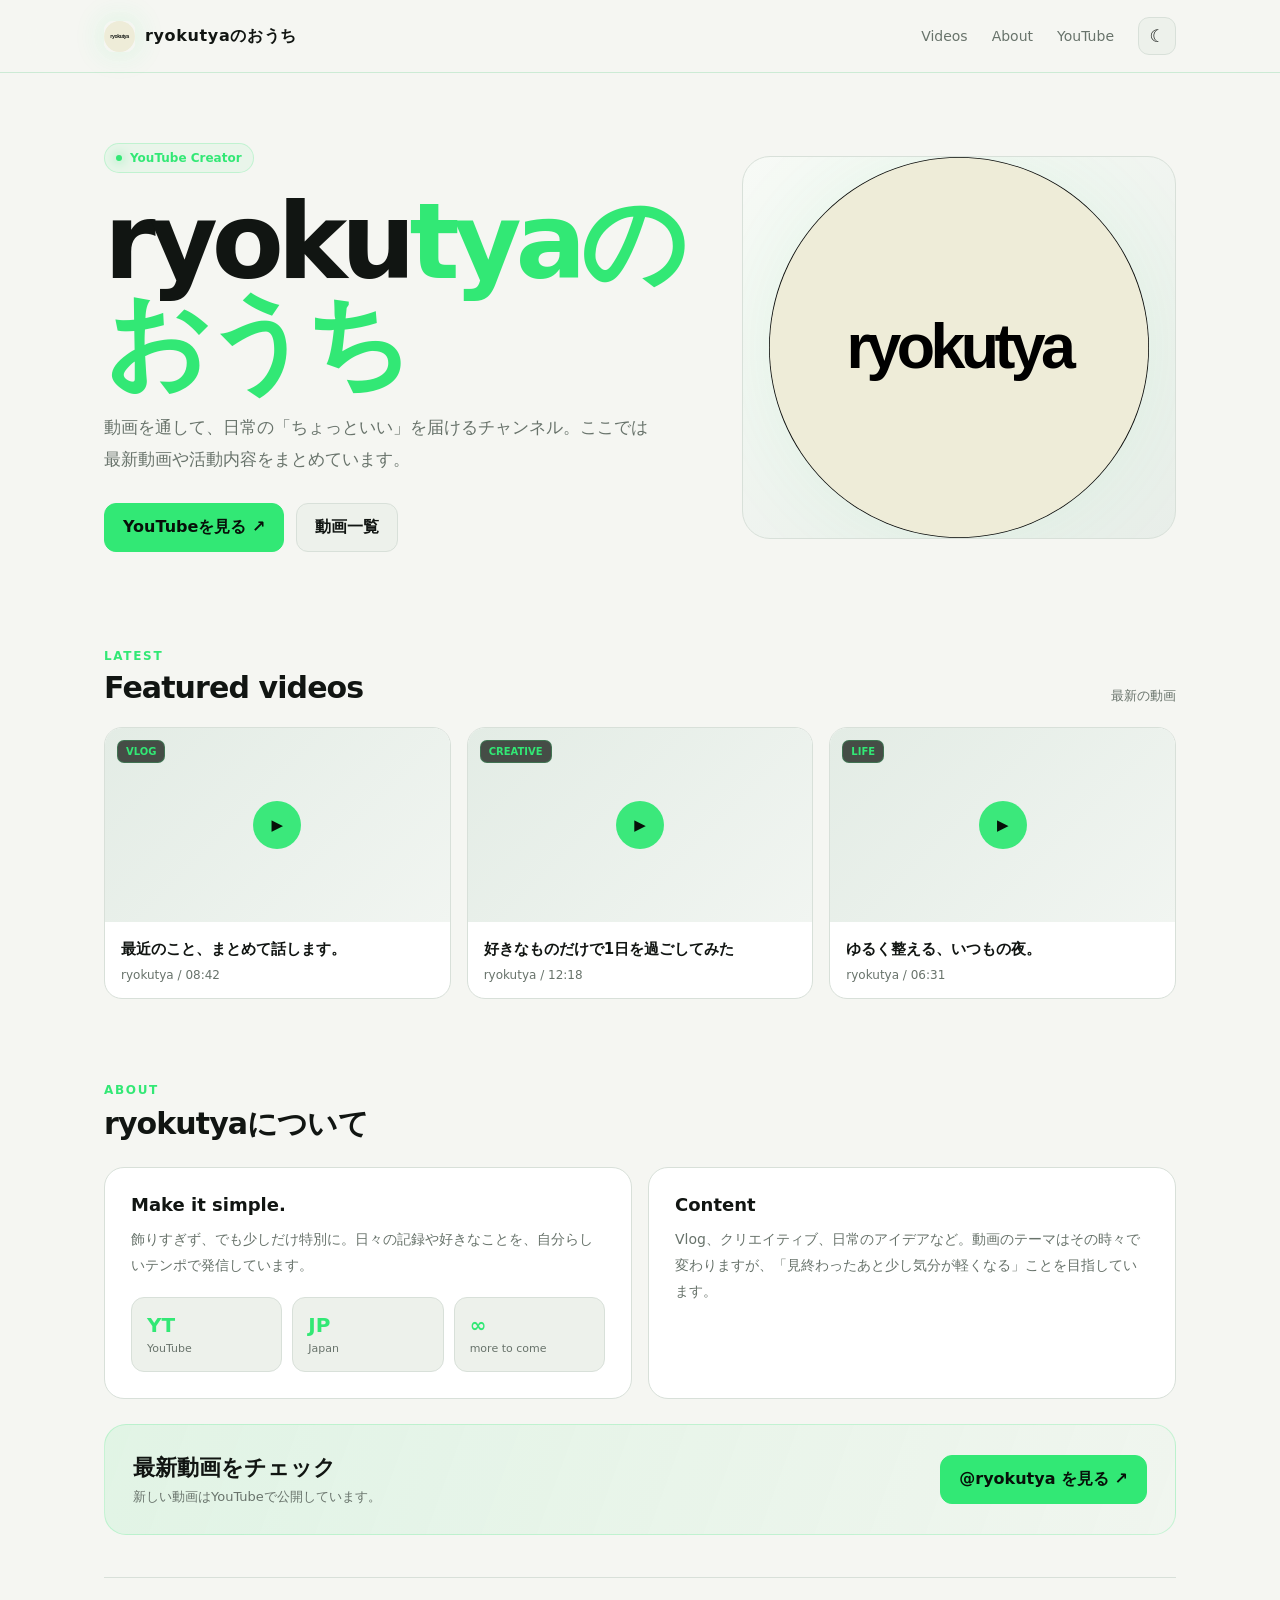
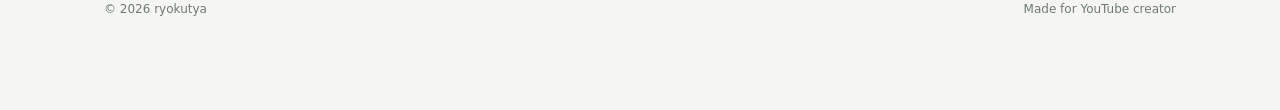
==== ryokutya YouTube Website.html @ 07d752c7 "webサイトのデータを追加" ====
<!DOCTYPE html>
<!-- saved from url=(0066)file:///C:/Users/golle/Downloads/ryokutya%20YouTube%20Website.html -->
<html lang="ja"><head><meta http-equiv="Content-Type" content="text/html; charset=UTF-8">

<meta name="viewport" content="width=device-width,initial-scale=1">
<title>ryokutya — YouTube Channel</title>
<style>
:root{color-scheme:dark;--bg:#080b09;--surface:#0e1310;--surface2:#141a16;--text:#f2f5f2;--muted:#9aa59d;--green:#32e875;--green2:#19b957;--border:#243128}
body.light{color-scheme:light;--bg:#f5f6f2;--surface:#ffffff;--surface2:#edf1eb;--text:#111512;--muted:#68736b;--border:#d8e0d9}body.light header{background:rgba(245,246,242,.88);border-bottom-color:rgba(25,185,87,.18)}body.light .visual{background:radial-gradient(circle at 50% 40%,rgba(50,232,117,.18),transparent 43%),linear-gradient(145deg,#f7faf6,#e8eee9)}body.light .float{background:rgba(255,255,255,.88);color:#48534c}body.light .thumb{background:linear-gradient(135deg,#e3ece5,#f1f5f1)}
*{box-sizing:border-box}html{scroll-behavior:smooth}body{margin:0;background:var(--bg);color:var(--text);font-family:"Noto Sans JP",system-ui,-apple-system,BlinkMacSystemFont,"Segoe UI",sans-serif;transition:background-color .35s,color .35s}button,a{font:inherit}a{color:inherit;text-decoration:none}.app{min-height:100vh;background:var(--bg);transition:background-color .35s}
header{position:sticky;top:0;z-index:10;border-bottom:1px solid rgba(50,232,117,.13);background:rgba(8,11,9,.88);backdrop-filter:blur(18px)}.nav{max-width:1120px;margin:auto;height:72px;padding:0 24px;display:flex;align-items:center;justify-content:space-between}.brand{display:flex;align-items:center;gap:10px;font-weight:800;letter-spacing:.04em}.mark{width:31px;height:31px;border-radius:9px;overflow:hidden;display:block;box-shadow:0 0 30px rgba(50,232,117,.18);transition:.35s}.mark img{width:100%;height:100%;display:block;object-fit:cover}.mark img.light-logo{display:none}.light .mark img.dark-logo{display:none}.light .mark img.light-logo{display:block}.navlinks{display:flex;align-items:center;gap:24px;color:var(--muted);font-size:14px}.navlinks a:hover{color:var(--text)}.theme-toggle{width:38px;height:38px;padding:0;border:1px solid var(--border);border-radius:11px;background:var(--surface2);color:var(--text);display:grid;place-items:center;cursor:pointer;transition:.2s}.theme-toggle:hover{border-color:var(--green);transform:translateY(-2px)}.theme-icon{font-size:17px;line-height:1}
main{max-width:1120px;margin:auto;padding:0 24px 70px}.hero{min-height:500px;display:grid;grid-template-columns:1.15fr .85fr;gap:50px;align-items:center;padding:70px 0 55px}.eyebrow{display:inline-flex;align-items:center;gap:8px;padding:7px 11px;border:1px solid rgba(50,232,117,.22);background:rgba(50,232,117,.06);border-radius:999px;color:var(--green);font-size:12px;font-weight:700}.dot{width:6px;height:6px;border-radius:50%;background:var(--green);box-shadow:0 0 12px var(--green)}h1{font-size:clamp(54px,9vw,105px);line-height:.95;letter-spacing:-.06em;margin:20px 0 18px}h1 span{color:var(--green)}.lead{max-width:560px;color:var(--muted);font-size:17px;line-height:1.9;margin:0 0 28px}.actions{display:flex;gap:12px;flex-wrap:wrap}.btn{padding:13px 18px;border-radius:12px;border:1px solid var(--border);background:var(--surface2);font-weight:700;cursor:pointer;transition:.2s}.btn.primary{background:var(--green);color:#071009;border-color:var(--green)}.btn:hover{transform:translateY(-2px);border-color:var(--green)}
.visual{position:relative;min-height:350px;border:1px solid var(--border);border-radius:28px;background:radial-gradient(circle at 50% 40%,rgba(50,232,117,.16),transparent 43%),linear-gradient(145deg,#101711,#090c0a);overflow:hidden;display:grid;place-items:center}.ring{width:220px;height:220px;border:1px solid rgba(50,232,117,.35);border-radius:50%;display:grid;place-items:center;box-shadow:0 0 90px rgba(50,232,117,.08)}.ring:before{content:"";position:absolute;width:145px;height:145px;border-radius:50%;background:var(--green);opacity:.08;filter:blur(2px)}.play{width:78px;height:78px;border-radius:24px;background:var(--green);display:grid;place-items:center;color:#071009;font-size:28px;box-shadow:0 18px 60px rgba(50,232,117,.25);z-index:1}.float{position:absolute;padding:9px 12px;border:1px solid var(--border);background:rgba(14,19,16,.88);border-radius:10px;color:#c6cec8;font-size:11px}.f1{top:32px;right:30px}.f2{bottom:34px;left:28px}.f3{bottom:55px;right:25px;color:var(--green)}
section{padding:42px 0}.section-head{display:flex;justify-content:space-between;align-items:end;margin-bottom:22px}.kicker{color:var(--green);font-size:12px;font-weight:800;letter-spacing:.14em;text-transform:uppercase}.section-title{font-size:30px;margin:7px 0 0;letter-spacing:-.03em}.muted{color:var(--muted);font-size:13px}.videos{display:grid;grid-template-columns:repeat(3,1fr);gap:16px}.card{border:1px solid var(--border);border-radius:18px;background:var(--surface);overflow:hidden;transition:.2s}.card:hover{transform:translateY(-3px);border-color:rgba(50,232,117,.45)}.thumb{aspect-ratio:16/9;background:linear-gradient(135deg,#172119,#0b100d);position:relative;display:grid;place-items:center}.thumb:after{content:"▶";width:48px;height:48px;border-radius:50%;display:grid;place-items:center;background:rgba(50,232,117,.95);color:#071009;font-size:15px}.tag{position:absolute;left:12px;top:12px;padding:5px 8px;border-radius:7px;background:rgba(7,16,9,.72);border:1px solid rgba(50,232,117,.25);color:var(--green);font-size:10px;font-weight:800}.card-body{padding:16px}.card h3{font-size:15px;line-height:1.55;margin:0 0 7px}.card p{margin:0;color:var(--muted);font-size:12px}.about{display:grid;grid-template-columns:1fr 1fr;gap:16px}.panel{border:1px solid var(--border);border-radius:20px;padding:26px;background:var(--surface)}.panel h3{margin:0 0 12px;font-size:18px}.panel p{color:var(--muted);line-height:1.85;font-size:14px;margin:0}.stats{display:grid;grid-template-columns:repeat(3,1fr);gap:10px;margin-top:18px}.stat{padding:15px;border-radius:13px;background:var(--surface2);border:1px solid var(--border)}.stat strong{display:block;font-size:20px;color:var(--green)}.stat span{font-size:11px;color:var(--muted)}
.cta{margin-top:25px;padding:28px;border-radius:22px;border:1px solid rgba(50,232,117,.22);background:linear-gradient(110deg,rgba(50,232,117,.1),rgba(50,232,117,.025));display:flex;justify-content:space-between;align-items:center;gap:20px}.cta h2{margin:0 0 5px;font-size:22px}.cta p{margin:0;color:var(--muted);font-size:13px}footer{border-top:1px solid var(--border);padding:24px 0;color:#6f7a72;font-size:12px;display:flex;justify-content:space-between}
.reveal{opacity:0;transform:translateY(28px);transition:opacity .7s ease,transform .7s cubic-bezier(.22,1,.36,1)}.reveal.is-visible{opacity:1;transform:translateY(0)}.reveal-delay-1{transition-delay:.08s}.reveal-delay-2{transition-delay:.16s}.reveal-delay-3{transition-delay:.24s}@media(prefers-reduced-motion:reduce){.reveal{opacity:1;transform:none;transition:none}}
@media(max-width:760px){.navlinks{display:none}.hero{grid-template-columns:1fr;padding-top:48px}.visual{min-height:280px}.videos,.about{grid-template-columns:1fr}.cta{align-items:flex-start;flex-direction:column}main{padding:0 17px 45px}.nav{padding:0 17px}h1{font-size:64px}.stats{grid-template-columns:1fr 1fr 1fr}}
</style>
</head>
<body class="light">
<div class="app">
<header><nav class="nav"><a class="brand" href="file:///C:/Users/golle/Downloads/ryokutya%20YouTube%20Website.html#top"><span class="mark"><img class="dark-logo" alt="ryokutya" src="data:image/svg+xml,%3Csvg xmlns='http://www.w3.org/2000/svg' viewBox='0 0 1000 1000'%3E%3Crect width='1000' height='1000' fill='%23080b09'/%3E%3Ccircle cx='500' cy='500' r='498' fill='%23eeecd8'/%3E%3Ctext x='500' y='555' text-anchor='middle' font-family='Arial Black,Arial,sans-serif' font-size='165' font-weight='900' letter-spacing='-12' fill='%23000000'%3Eryokutya%3C/text%3E%3C/svg%3E"><img class="light-logo" alt="ryokutya" src="data:image/svg+xml,%3Csvg xmlns='http://www.w3.org/2000/svg' viewBox='0 0 1000 1000'%3E%3Crect width='1000' height='1000' fill='%23f5f6f2'/%3E%3Ccircle cx='500' cy='500' r='498' fill='%23eeecd8'/%3E%3Ctext x='500' y='555' text-anchor='middle' font-family='Arial Black,Arial,sans-serif' font-size='165' font-weight='900' letter-spacing='-12' fill='%23111512'%3Eryokutya%3C/text%3E%3C/svg%3E"></span><span>ryokutyaのおうち</span></a><div class="navlinks"><a href="file:///C:/Users/golle/Downloads/ryokutya%20YouTube%20Website.html#videos">Videos</a><a href="file:///C:/Users/golle/Downloads/ryokutya%20YouTube%20Website.html#about">About</a><a href="file:///C:/Users/golle/Downloads/ryokutya%20YouTube%20Website.html#subscribe">YouTube</a><button class="theme-toggle" id="themeToggle" aria-label="ダークモードに切り替える"><span class="theme-icon" id="themeIcon">☾</span></button></div></nav></header>
<main id="top">
<section class="hero"><div><div class="eyebrow reveal is-visible"><span class="dot"></span> YouTube Creator</div><h1 class="reveal reveal-delay-1 is-visible">ryoku<span>tyaのおうち</span></h1><p class="lead reveal reveal-delay-2 is-visible">動画を通して、日常の「ちょっといい」を届けるチャンネル。ここでは最新動画や活動内容をまとめています。</p><div class="actions reveal reveal-delay-3 is-visible"><a class="btn primary" href="https://www.youtube.com/channel/UCPVfHYzoLzMQmktLtxaW4mQ" target="_blank" rel="noreferrer">YouTubeを見る ↗</a><a class="btn" href="file:///C:/Users/golle/Downloads/ryokutya%20YouTube%20Website.html#videos">動画一覧</a></div></div><div class="visual reveal is-visible"><img alt="ryokutya" style="width:min(88%,430px);aspect-ratio:1;display:block;object-fit:contain;border-radius:50%;box-shadow:0 0 90px rgba(50,232,117,.08)" src="data:image/svg+xml,%3Csvg xmlns='http://www.w3.org/2000/svg' viewBox='0 0 1000 1000'%3E%3Crect width='1000' height='1000' fill='%23080b09'/%3E%3Ccircle cx='500' cy='500' r='498' fill='%23eeecd8'/%3E%3Ctext x='500' y='555' text-anchor='middle' font-family='Arial Black,Arial,sans-serif' font-size='165' font-weight='900' letter-spacing='-12' fill='%23000000'%3Eryokutya%3C/text%3E%3C/svg%3E"></div></section>
<section id="videos"><div class="section-head reveal is-visible"><div><div class="kicker">Latest</div><h2 class="section-title">Featured videos</h2></div><span class="muted">最新の動画</span></div><div class="videos"><article class="card reveal is-visible"><div class="thumb"><span class="tag">VLOG</span></div><div class="card-body"><h3>最近のこと、まとめて話します。</h3><p>ryokutya / 08:42</p></div></article><article class="card reveal reveal-delay-1 is-visible"><div class="thumb"><span class="tag">CREATIVE</span></div><div class="card-body"><h3>好きなものだけで1日を過ごしてみた</h3><p>ryokutya / 12:18</p></div></article><article class="card reveal reveal-delay-2 is-visible"><div class="thumb"><span class="tag">LIFE</span></div><div class="card-body"><h3>ゆるく整える、いつもの夜。</h3><p>ryokutya / 06:31</p></div></article></div></section>
<section id="about"><div class="section-head reveal is-visible"><div><div class="kicker">About</div><h2 class="section-title">ryokutyaについて</h2></div></div><div class="about"><div class="panel reveal is-visible"><h3>Make it simple.</h3><p>飾りすぎず、でも少しだけ特別に。日々の記録や好きなことを、自分らしいテンポで発信しています。</p><div class="stats"><div class="stat"><strong>YT</strong><span>YouTube</span></div><div class="stat"><strong>JP</strong><span>Japan</span></div><div class="stat"><strong>∞</strong><span>more to come</span></div></div></div><div class="panel reveal reveal-delay-1 is-visible"><h3>Content</h3><p>Vlog、クリエイティブ、日常のアイデアなど。動画のテーマはその時々で変わりますが、「見終わったあと少し気分が軽くなる」ことを目指しています。</p></div></div><div class="cta reveal is-visible" id="subscribe"><div><h2>最新動画をチェック</h2><p>新しい動画はYouTubeで公開しています。</p></div><a class="btn primary" href="https://www.youtube.com/channel/UCPVfHYzoLzMQmktLtxaW4mQ" target="_blank" rel="noreferrer">@ryokutya を見る ↗</a></div></section>
<footer><span>© 2026 ryokutya</span><span>Made for YouTube creator</span></footer>
</main></div>
<script>const setTheme=light=>{document.body.classList.toggle('light',light);document.getElementById('themeIcon').textContent=light?'☾':'☀';document.getElementById('themeToggle').setAttribute('aria-label',light?'ダークモードに切り替える':'ライトモードに切り替える')};const hour=new Date().getHours();setTheme(hour>=6&&hour<16);document.getElementById('themeToggle').addEventListener('click',()=>setTheme(!document.body.classList.contains('light')));document.querySelectorAll('a[href^="#"]').forEach(a=>a.addEventListener('click',e=>{const el=document.querySelector(a.getAttribute('href'));if(el){e.preventDefault();el.scrollIntoView({behavior:'smooth'})}}));const observer=new IntersectionObserver(entries=>entries.forEach(entry=>{if(entry.isIntersecting){entry.target.classList.add('is-visible');observer.unobserve(entry.target)}}),{threshold:.12});document.querySelectorAll('.reveal').forEach(el=>observer.observe(el));</script>

</body></html>
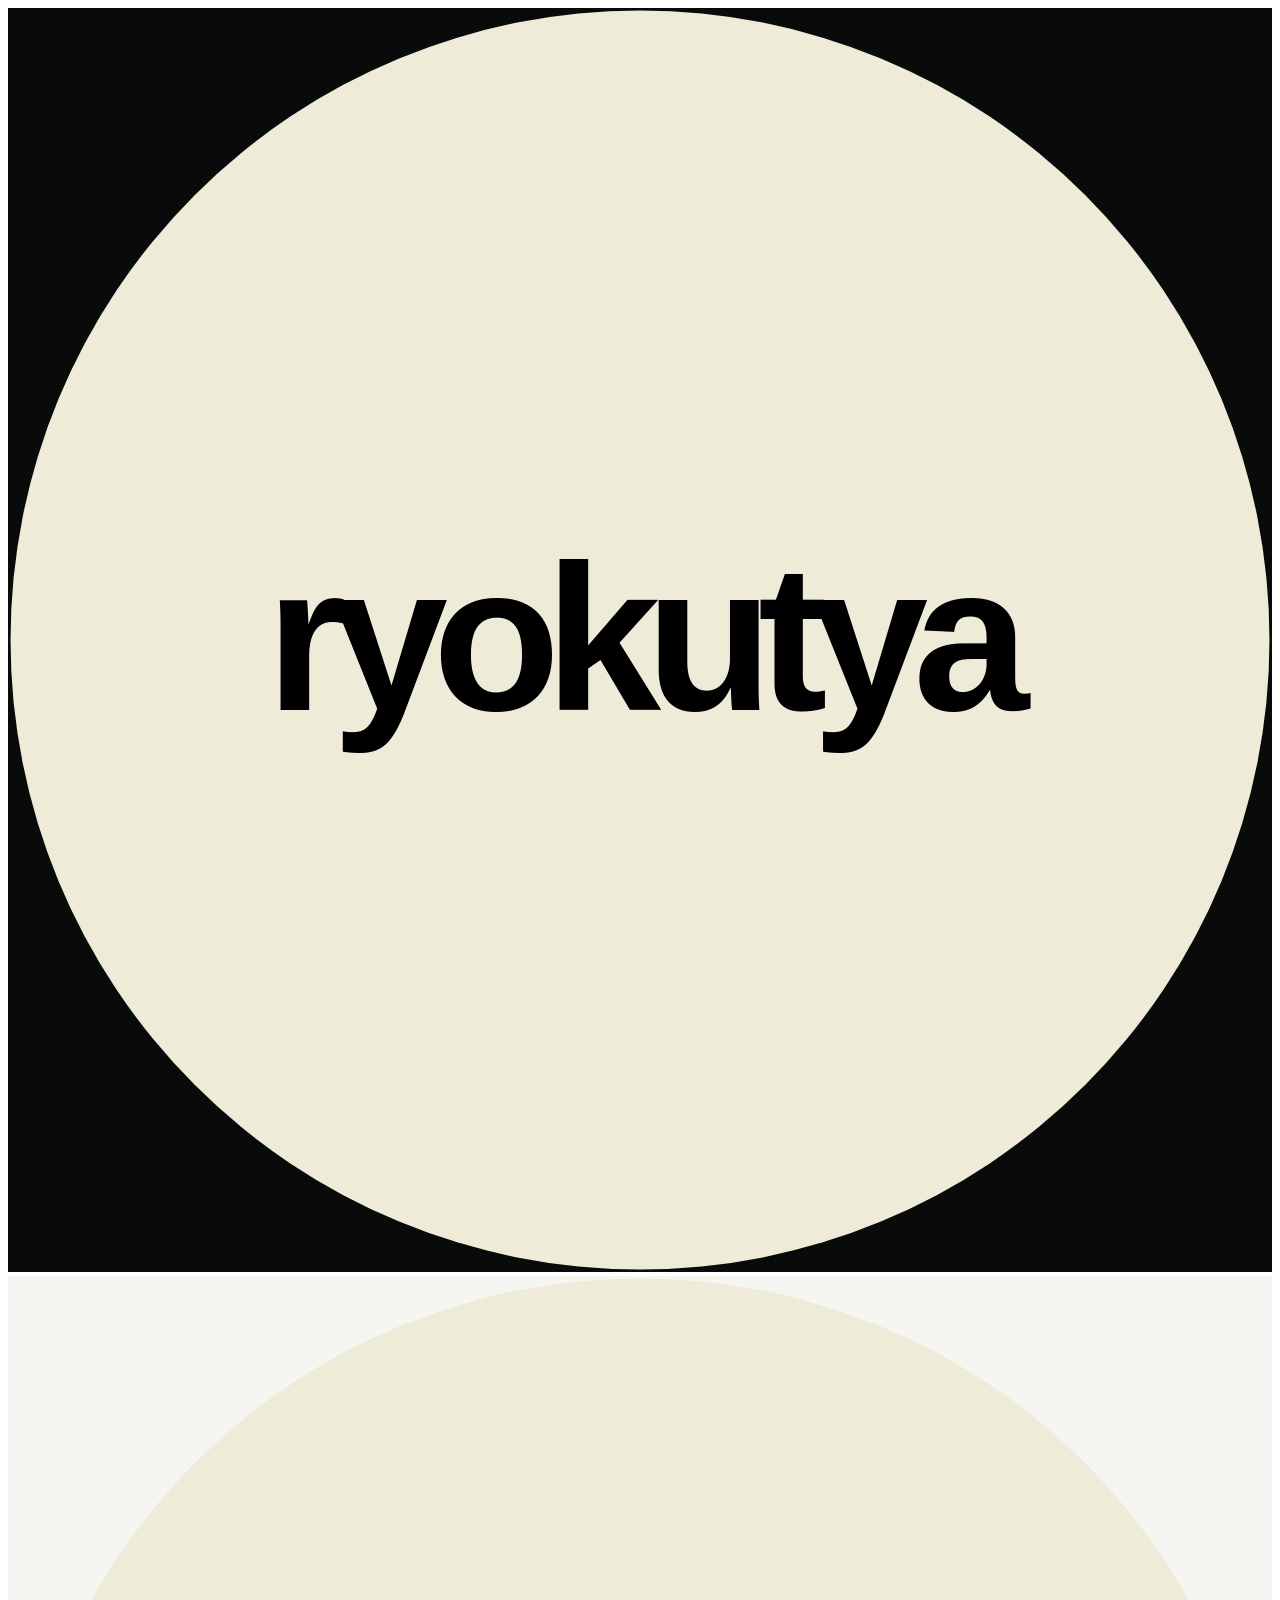
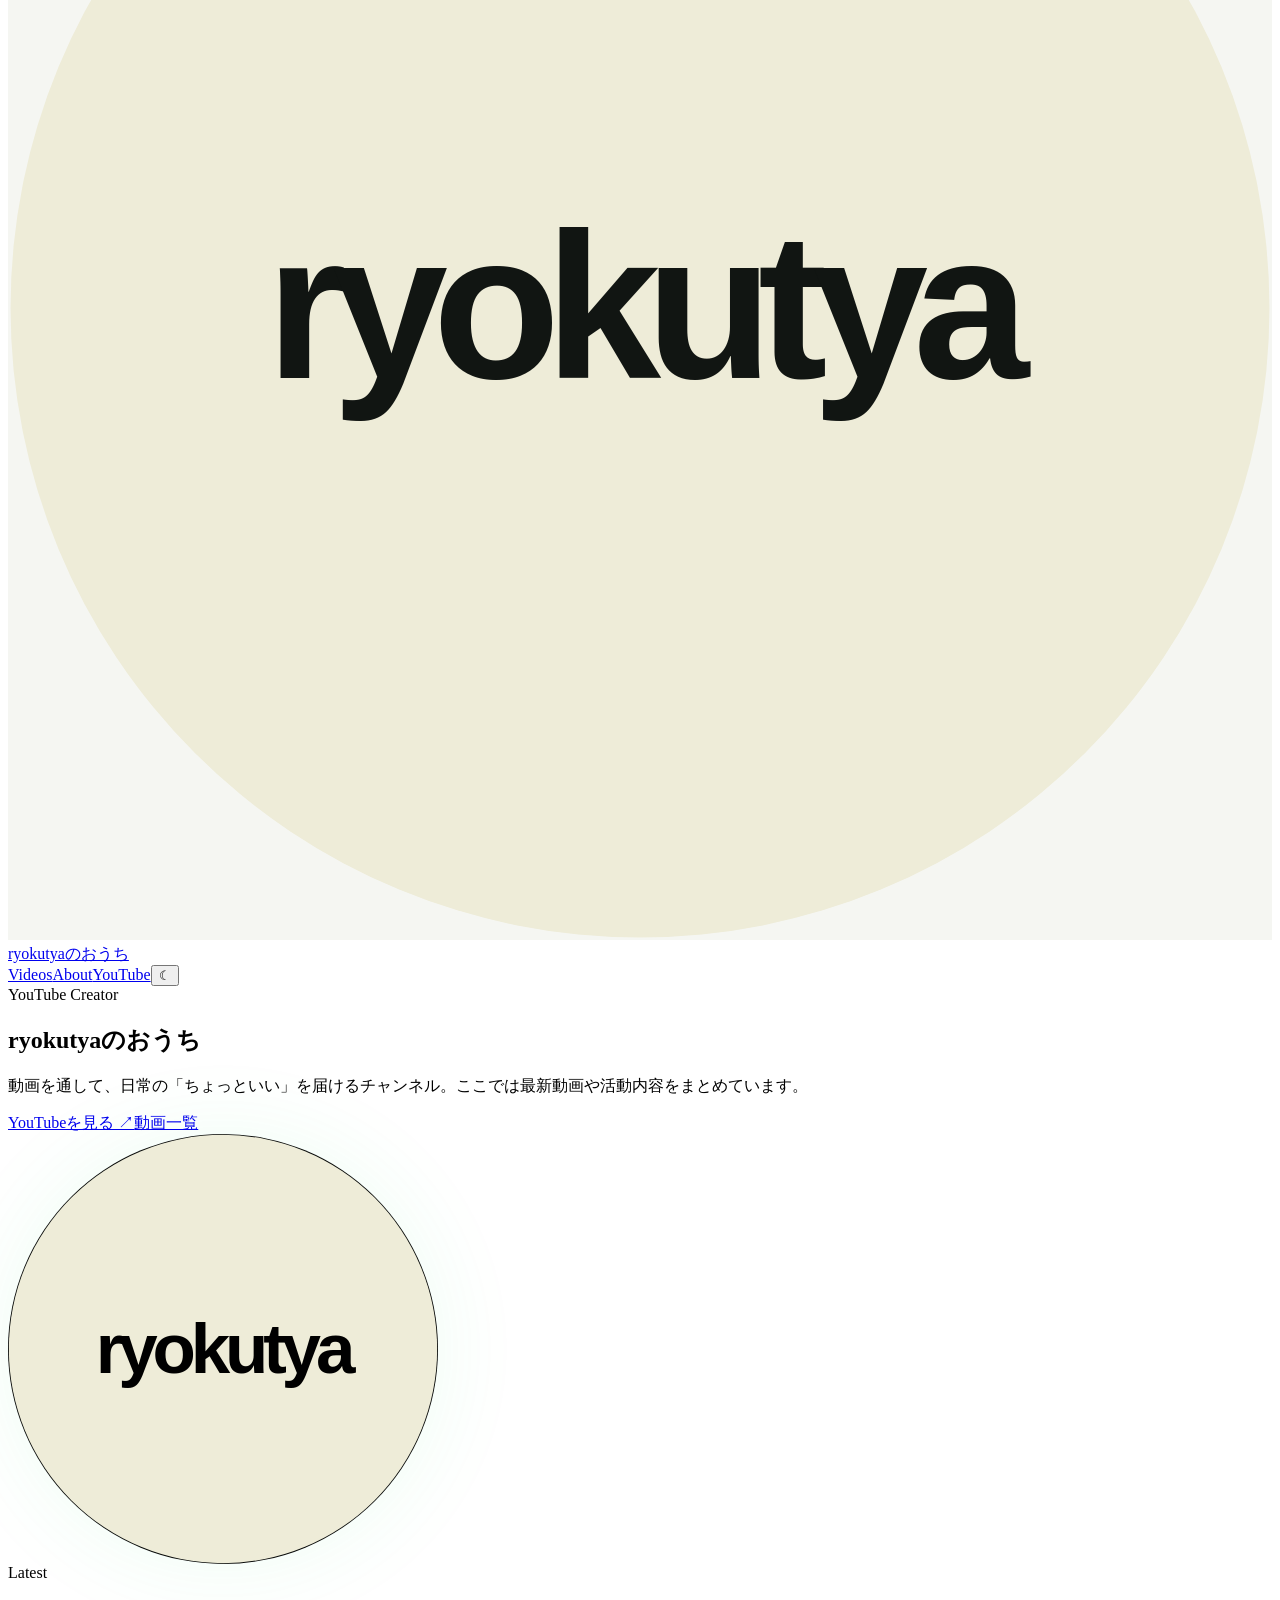
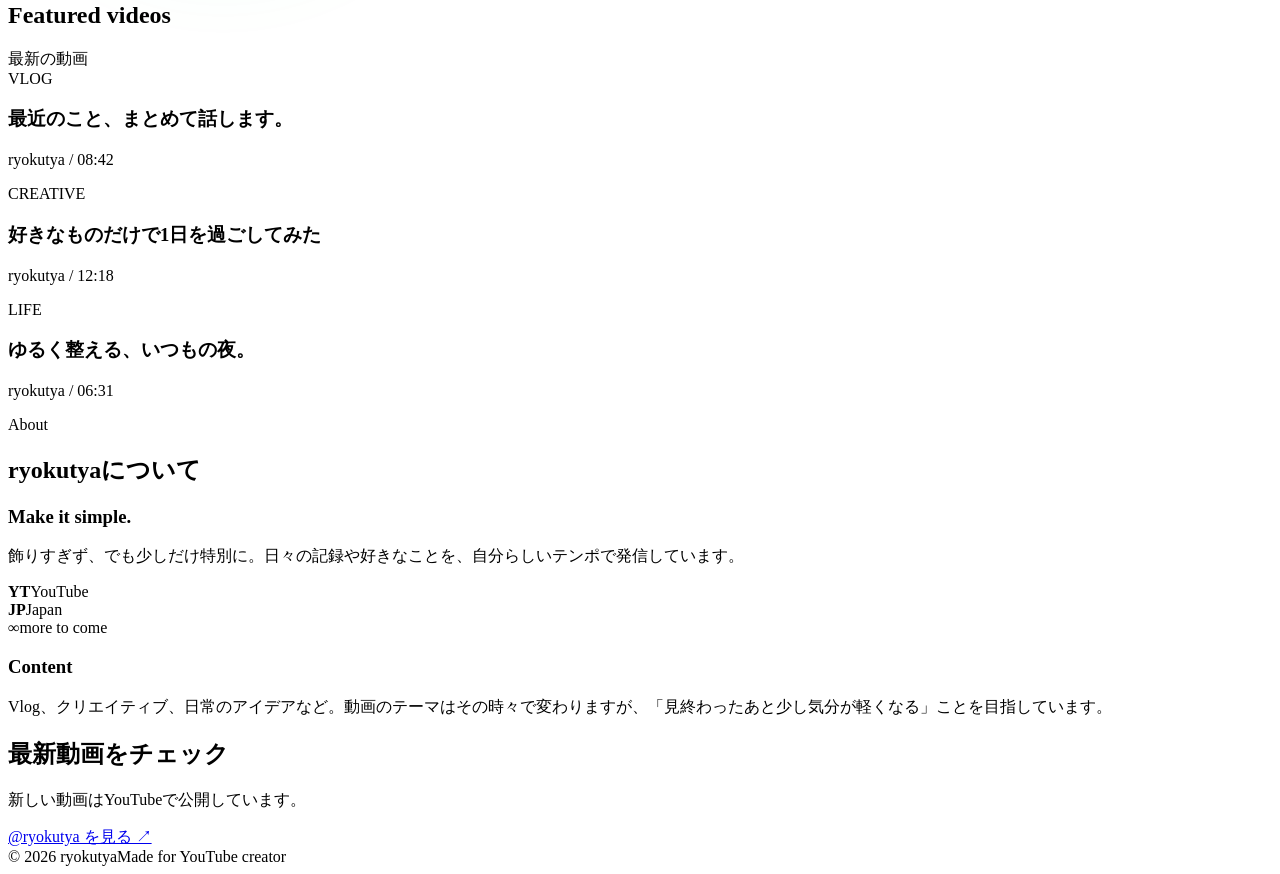
==== commit c743827c: "htmlｋらscript.jsとstyle.cssを制作" ====
--- a/ryokutya YouTube Website.html
+++ b/ryokutya YouTube Website.html
@@ -1,31 +1,116 @@
 <!DOCTYPE html>
 <!-- saved from url=(0066)file:///C:/Users/golle/Downloads/ryokutya%20YouTube%20Website.html -->
-<html lang="ja"><head><meta http-equiv="Content-Type" content="text/html; charset=UTF-8">
+<html lang="ja">
 
-<meta name="viewport" content="width=device-width,initial-scale=1">
-<title>ryokutya — YouTube Channel</title>
-<style>
-:root{color-scheme:dark;--bg:#080b09;--surface:#0e1310;--surface2:#141a16;--text:#f2f5f2;--muted:#9aa59d;--green:#32e875;--green2:#19b957;--border:#243128}
-body.light{color-scheme:light;--bg:#f5f6f2;--surface:#ffffff;--surface2:#edf1eb;--text:#111512;--muted:#68736b;--border:#d8e0d9}body.light header{background:rgba(245,246,242,.88);border-bottom-color:rgba(25,185,87,.18)}body.light .visual{background:radial-gradient(circle at 50% 40%,rgba(50,232,117,.18),transparent 43%),linear-gradient(145deg,#f7faf6,#e8eee9)}body.light .float{background:rgba(255,255,255,.88);color:#48534c}body.light .thumb{background:linear-gradient(135deg,#e3ece5,#f1f5f1)}
-*{box-sizing:border-box}html{scroll-behavior:smooth}body{margin:0;background:var(--bg);color:var(--text);font-family:"Noto Sans JP",system-ui,-apple-system,BlinkMacSystemFont,"Segoe UI",sans-serif;transition:background-color .35s,color .35s}button,a{font:inherit}a{color:inherit;text-decoration:none}.app{min-height:100vh;background:var(--bg);transition:background-color .35s}
-header{position:sticky;top:0;z-index:10;border-bottom:1px solid rgba(50,232,117,.13);background:rgba(8,11,9,.88);backdrop-filter:blur(18px)}.nav{max-width:1120px;margin:auto;height:72px;padding:0 24px;display:flex;align-items:center;justify-content:space-between}.brand{display:flex;align-items:center;gap:10px;font-weight:800;letter-spacing:.04em}.mark{width:31px;height:31px;border-radius:9px;overflow:hidden;display:block;box-shadow:0 0 30px rgba(50,232,117,.18);transition:.35s}.mark img{width:100%;height:100%;display:block;object-fit:cover}.mark img.light-logo{display:none}.light .mark img.dark-logo{display:none}.light .mark img.light-logo{display:block}.navlinks{display:flex;align-items:center;gap:24px;color:var(--muted);font-size:14px}.navlinks a:hover{color:var(--text)}.theme-toggle{width:38px;height:38px;padding:0;border:1px solid var(--border);border-radius:11px;background:var(--surface2);color:var(--text);display:grid;place-items:center;cursor:pointer;transition:.2s}.theme-toggle:hover{border-color:var(--green);transform:translateY(-2px)}.theme-icon{font-size:17px;line-height:1}
-main{max-width:1120px;margin:auto;padding:0 24px 70px}.hero{min-height:500px;display:grid;grid-template-columns:1.15fr .85fr;gap:50px;align-items:center;padding:70px 0 55px}.eyebrow{display:inline-flex;align-items:center;gap:8px;padding:7px 11px;border:1px solid rgba(50,232,117,.22);background:rgba(50,232,117,.06);border-radius:999px;color:var(--green);font-size:12px;font-weight:700}.dot{width:6px;height:6px;border-radius:50%;background:var(--green);box-shadow:0 0 12px var(--green)}h1{font-size:clamp(54px,9vw,105px);line-height:.95;letter-spacing:-.06em;margin:20px 0 18px}h1 span{color:var(--green)}.lead{max-width:560px;color:var(--muted);font-size:17px;line-height:1.9;margin:0 0 28px}.actions{display:flex;gap:12px;flex-wrap:wrap}.btn{padding:13px 18px;border-radius:12px;border:1px solid var(--border);background:var(--surface2);font-weight:700;cursor:pointer;transition:.2s}.btn.primary{background:var(--green);color:#071009;border-color:var(--green)}.btn:hover{transform:translateY(-2px);border-color:var(--green)}
-.visual{position:relative;min-height:350px;border:1px solid var(--border);border-radius:28px;background:radial-gradient(circle at 50% 40%,rgba(50,232,117,.16),transparent 43%),linear-gradient(145deg,#101711,#090c0a);overflow:hidden;display:grid;place-items:center}.ring{width:220px;height:220px;border:1px solid rgba(50,232,117,.35);border-radius:50%;display:grid;place-items:center;box-shadow:0 0 90px rgba(50,232,117,.08)}.ring:before{content:"";position:absolute;width:145px;height:145px;border-radius:50%;background:var(--green);opacity:.08;filter:blur(2px)}.play{width:78px;height:78px;border-radius:24px;background:var(--green);display:grid;place-items:center;color:#071009;font-size:28px;box-shadow:0 18px 60px rgba(50,232,117,.25);z-index:1}.float{position:absolute;padding:9px 12px;border:1px solid var(--border);background:rgba(14,19,16,.88);border-radius:10px;color:#c6cec8;font-size:11px}.f1{top:32px;right:30px}.f2{bottom:34px;left:28px}.f3{bottom:55px;right:25px;color:var(--green)}
-section{padding:42px 0}.section-head{display:flex;justify-content:space-between;align-items:end;margin-bottom:22px}.kicker{color:var(--green);font-size:12px;font-weight:800;letter-spacing:.14em;text-transform:uppercase}.section-title{font-size:30px;margin:7px 0 0;letter-spacing:-.03em}.muted{color:var(--muted);font-size:13px}.videos{display:grid;grid-template-columns:repeat(3,1fr);gap:16px}.card{border:1px solid var(--border);border-radius:18px;background:var(--surface);overflow:hidden;transition:.2s}.card:hover{transform:translateY(-3px);border-color:rgba(50,232,117,.45)}.thumb{aspect-ratio:16/9;background:linear-gradient(135deg,#172119,#0b100d);position:relative;display:grid;place-items:center}.thumb:after{content:"▶";width:48px;height:48px;border-radius:50%;display:grid;place-items:center;background:rgba(50,232,117,.95);color:#071009;font-size:15px}.tag{position:absolute;left:12px;top:12px;padding:5px 8px;border-radius:7px;background:rgba(7,16,9,.72);border:1px solid rgba(50,232,117,.25);color:var(--green);font-size:10px;font-weight:800}.card-body{padding:16px}.card h3{font-size:15px;line-height:1.55;margin:0 0 7px}.card p{margin:0;color:var(--muted);font-size:12px}.about{display:grid;grid-template-columns:1fr 1fr;gap:16px}.panel{border:1px solid var(--border);border-radius:20px;padding:26px;background:var(--surface)}.panel h3{margin:0 0 12px;font-size:18px}.panel p{color:var(--muted);line-height:1.85;font-size:14px;margin:0}.stats{display:grid;grid-template-columns:repeat(3,1fr);gap:10px;margin-top:18px}.stat{padding:15px;border-radius:13px;background:var(--surface2);border:1px solid var(--border)}.stat strong{display:block;font-size:20px;color:var(--green)}.stat span{font-size:11px;color:var(--muted)}
-.cta{margin-top:25px;padding:28px;border-radius:22px;border:1px solid rgba(50,232,117,.22);background:linear-gradient(110deg,rgba(50,232,117,.1),rgba(50,232,117,.025));display:flex;justify-content:space-between;align-items:center;gap:20px}.cta h2{margin:0 0 5px;font-size:22px}.cta p{margin:0;color:var(--muted);font-size:13px}footer{border-top:1px solid var(--border);padding:24px 0;color:#6f7a72;font-size:12px;display:flex;justify-content:space-between}
-.reveal{opacity:0;transform:translateY(28px);transition:opacity .7s ease,transform .7s cubic-bezier(.22,1,.36,1)}.reveal.is-visible{opacity:1;transform:translateY(0)}.reveal-delay-1{transition-delay:.08s}.reveal-delay-2{transition-delay:.16s}.reveal-delay-3{transition-delay:.24s}@media(prefers-reduced-motion:reduce){.reveal{opacity:1;transform:none;transition:none}}
-@media(max-width:760px){.navlinks{display:none}.hero{grid-template-columns:1fr;padding-top:48px}.visual{min-height:280px}.videos,.about{grid-template-columns:1fr}.cta{align-items:flex-start;flex-direction:column}main{padding:0 17px 45px}.nav{padding:0 17px}h1{font-size:64px}.stats{grid-template-columns:1fr 1fr 1fr}}
-</style>
+<head>
+    <meta http-equiv="Content-Type" content="text/html; charset=UTF-8">
+
+    <meta name="viewport" content="width=device-width,initial-scale=1">
+    <title>ryokutya — YouTube Channel</title>
 </head>
+
 <body class="light">
-<div class="app">
-<header><nav class="nav"><a class="brand" href="file:///C:/Users/golle/Downloads/ryokutya%20YouTube%20Website.html#top"><span class="mark"><img class="dark-logo" alt="ryokutya" src="data:image/svg+xml,%3Csvg xmlns='http://www.w3.org/2000/svg' viewBox='0 0 1000 1000'%3E%3Crect width='1000' height='1000' fill='%23080b09'/%3E%3Ccircle cx='500' cy='500' r='498' fill='%23eeecd8'/%3E%3Ctext x='500' y='555' text-anchor='middle' font-family='Arial Black,Arial,sans-serif' font-size='165' font-weight='900' letter-spacing='-12' fill='%23000000'%3Eryokutya%3C/text%3E%3C/svg%3E"><img class="light-logo" alt="ryokutya" src="data:image/svg+xml,%3Csvg xmlns='http://www.w3.org/2000/svg' viewBox='0 0 1000 1000'%3E%3Crect width='1000' height='1000' fill='%23f5f6f2'/%3E%3Ccircle cx='500' cy='500' r='498' fill='%23eeecd8'/%3E%3Ctext x='500' y='555' text-anchor='middle' font-family='Arial Black,Arial,sans-serif' font-size='165' font-weight='900' letter-spacing='-12' fill='%23111512'%3Eryokutya%3C/text%3E%3C/svg%3E"></span><span>ryokutyaのおうち</span></a><div class="navlinks"><a href="file:///C:/Users/golle/Downloads/ryokutya%20YouTube%20Website.html#videos">Videos</a><a href="file:///C:/Users/golle/Downloads/ryokutya%20YouTube%20Website.html#about">About</a><a href="file:///C:/Users/golle/Downloads/ryokutya%20YouTube%20Website.html#subscribe">YouTube</a><button class="theme-toggle" id="themeToggle" aria-label="ダークモードに切り替える"><span class="theme-icon" id="themeIcon">☾</span></button></div></nav></header>
-<main id="top">
-<section class="hero"><div><div class="eyebrow reveal is-visible"><span class="dot"></span> YouTube Creator</div><h1 class="reveal reveal-delay-1 is-visible">ryoku<span>tyaのおうち</span></h1><p class="lead reveal reveal-delay-2 is-visible">動画を通して、日常の「ちょっといい」を届けるチャンネル。ここでは最新動画や活動内容をまとめています。</p><div class="actions reveal reveal-delay-3 is-visible"><a class="btn primary" href="https://www.youtube.com/channel/UCPVfHYzoLzMQmktLtxaW4mQ" target="_blank" rel="noreferrer">YouTubeを見る ↗</a><a class="btn" href="file:///C:/Users/golle/Downloads/ryokutya%20YouTube%20Website.html#videos">動画一覧</a></div></div><div class="visual reveal is-visible"><img alt="ryokutya" style="width:min(88%,430px);aspect-ratio:1;display:block;object-fit:contain;border-radius:50%;box-shadow:0 0 90px rgba(50,232,117,.08)" src="data:image/svg+xml,%3Csvg xmlns='http://www.w3.org/2000/svg' viewBox='0 0 1000 1000'%3E%3Crect width='1000' height='1000' fill='%23080b09'/%3E%3Ccircle cx='500' cy='500' r='498' fill='%23eeecd8'/%3E%3Ctext x='500' y='555' text-anchor='middle' font-family='Arial Black,Arial,sans-serif' font-size='165' font-weight='900' letter-spacing='-12' fill='%23000000'%3Eryokutya%3C/text%3E%3C/svg%3E"></div></section>
-<section id="videos"><div class="section-head reveal is-visible"><div><div class="kicker">Latest</div><h2 class="section-title">Featured videos</h2></div><span class="muted">最新の動画</span></div><div class="videos"><article class="card reveal is-visible"><div class="thumb"><span class="tag">VLOG</span></div><div class="card-body"><h3>最近のこと、まとめて話します。</h3><p>ryokutya / 08:42</p></div></article><article class="card reveal reveal-delay-1 is-visible"><div class="thumb"><span class="tag">CREATIVE</span></div><div class="card-body"><h3>好きなものだけで1日を過ごしてみた</h3><p>ryokutya / 12:18</p></div></article><article class="card reveal reveal-delay-2 is-visible"><div class="thumb"><span class="tag">LIFE</span></div><div class="card-body"><h3>ゆるく整える、いつもの夜。</h3><p>ryokutya / 06:31</p></div></article></div></section>
-<section id="about"><div class="section-head reveal is-visible"><div><div class="kicker">About</div><h2 class="section-title">ryokutyaについて</h2></div></div><div class="about"><div class="panel reveal is-visible"><h3>Make it simple.</h3><p>飾りすぎず、でも少しだけ特別に。日々の記録や好きなことを、自分らしいテンポで発信しています。</p><div class="stats"><div class="stat"><strong>YT</strong><span>YouTube</span></div><div class="stat"><strong>JP</strong><span>Japan</span></div><div class="stat"><strong>∞</strong><span>more to come</span></div></div></div><div class="panel reveal reveal-delay-1 is-visible"><h3>Content</h3><p>Vlog、クリエイティブ、日常のアイデアなど。動画のテーマはその時々で変わりますが、「見終わったあと少し気分が軽くなる」ことを目指しています。</p></div></div><div class="cta reveal is-visible" id="subscribe"><div><h2>最新動画をチェック</h2><p>新しい動画はYouTubeで公開しています。</p></div><a class="btn primary" href="https://www.youtube.com/channel/UCPVfHYzoLzMQmktLtxaW4mQ" target="_blank" rel="noreferrer">@ryokutya を見る ↗</a></div></section>
-<footer><span>© 2026 ryokutya</span><span>Made for YouTube creator</span></footer>
-</main></div>
-<script>const setTheme=light=>{document.body.classList.toggle('light',light);document.getElementById('themeIcon').textContent=light?'☾':'☀';document.getElementById('themeToggle').setAttribute('aria-label',light?'ダークモードに切り替える':'ライトモードに切り替える')};const hour=new Date().getHours();setTheme(hour>=6&&hour<16);document.getElementById('themeToggle').addEventListener('click',()=>setTheme(!document.body.classList.contains('light')));document.querySelectorAll('a[href^="#"]').forEach(a=>a.addEventListener('click',e=>{const el=document.querySelector(a.getAttribute('href'));if(el){e.preventDefault();el.scrollIntoView({behavior:'smooth'})}}));const observer=new IntersectionObserver(entries=>entries.forEach(entry=>{if(entry.isIntersecting){entry.target.classList.add('is-visible');observer.unobserve(entry.target)}}),{threshold:.12});document.querySelectorAll('.reveal').forEach(el=>observer.observe(el));</script>
+    <div class="app">
+        <header>
+            <nav class="nav"><a class="brand"
+                    href="file:///C:/Users/golle/Downloads/ryokutya%20YouTube%20Website.html#top"><span
+                        class="mark"><img class="dark-logo" alt="ryokutya"
+                            src="data:image/svg+xml,%3Csvg xmlns='http://www.w3.org/2000/svg' viewBox='0 0 1000 1000'%3E%3Crect width='1000' height='1000' fill='%23080b09'/%3E%3Ccircle cx='500' cy='500' r='498' fill='%23eeecd8'/%3E%3Ctext x='500' y='555' text-anchor='middle' font-family='Arial Black,Arial,sans-serif' font-size='165' font-weight='900' letter-spacing='-12' fill='%23000000'%3Eryokutya%3C/text%3E%3C/svg%3E"><img
+                            class="light-logo" alt="ryokutya"
+                            src="data:image/svg+xml,%3Csvg xmlns='http://www.w3.org/2000/svg' viewBox='0 0 1000 1000'%3E%3Crect width='1000' height='1000' fill='%23f5f6f2'/%3E%3Ccircle cx='500' cy='500' r='498' fill='%23eeecd8'/%3E%3Ctext x='500' y='555' text-anchor='middle' font-family='Arial Black,Arial,sans-serif' font-size='165' font-weight='900' letter-spacing='-12' fill='%23111512'%3Eryokutya%3C/text%3E%3C/svg%3E"></span><span>ryokutyaのおうち</span></a>
+                <div class="navlinks"><a
+                        href="file:///C:/Users/golle/Downloads/ryokutya%20YouTube%20Website.html#videos">Videos</a><a
+                        href="file:///C:/Users/golle/Downloads/ryokutya%20YouTube%20Website.html#about">About</a><a
+                        href="file:///C:/Users/golle/Downloads/ryokutya%20YouTube%20Website.html#subscribe">YouTube</a><button
+                        class="theme-toggle" id="themeToggle" aria-label="ダークモードに切り替える"><span class="theme-icon"
+                            id="themeIcon">☾</span></button></div>
+            </nav>
+        </header>
+        <main id="top">
+            <section class="hero">
+                <div>
+                    <div class="eyebrow reveal is-visible"><span class="dot"></span> YouTube Creator</div>
+                    <h1 class="reveal reveal-delay-1 is-visible">ryoku<span>tyaのおうち</span></h1>
+                    <p class="lead reveal reveal-delay-2 is-visible">動画を通して、日常の「ちょっといい」を届けるチャンネル。ここでは最新動画や活動内容をまとめています。
+                    </p>
+                    <div class="actions reveal reveal-delay-3 is-visible"><a class="btn primary"
+                            href="https://www.youtube.com/channel/UCPVfHYzoLzMQmktLtxaW4mQ" target="_blank"
+                            rel="noreferrer">YouTubeを見る ↗</a><a class="btn"
+                            href="file:///C:/Users/golle/Downloads/ryokutya%20YouTube%20Website.html#videos">動画一覧</a>
+                    </div>
+                </div>
+                <div class="visual reveal is-visible"><img alt="ryokutya"
+                        style="width:min(88%,430px);aspect-ratio:1;display:block;object-fit:contain;border-radius:50%;box-shadow:0 0 90px rgba(50,232,117,.08)"
+                        src="data:image/svg+xml,%3Csvg xmlns='http://www.w3.org/2000/svg' viewBox='0 0 1000 1000'%3E%3Crect width='1000' height='1000' fill='%23080b09'/%3E%3Ccircle cx='500' cy='500' r='498' fill='%23eeecd8'/%3E%3Ctext x='500' y='555' text-anchor='middle' font-family='Arial Black,Arial,sans-serif' font-size='165' font-weight='900' letter-spacing='-12' fill='%23000000'%3Eryokutya%3C/text%3E%3C/svg%3E">
+                </div>
+            </section>
+            <section id="videos">
+                <div class="section-head reveal is-visible">
+                    <div>
+                        <div class="kicker">Latest</div>
+                        <h2 class="section-title">Featured videos</h2>
+                    </div><span class="muted">最新の動画</span>
+                </div>
+                <div class="videos">
+                    <article class="card reveal is-visible">
+                        <div class="thumb"><span class="tag">VLOG</span></div>
+                        <div class="card-body">
+                            <h3>最近のこと、まとめて話します。</h3>
+                            <p>ryokutya / 08:42</p>
+                        </div>
+                    </article>
+                    <article class="card reveal reveal-delay-1 is-visible">
+                        <div class="thumb"><span class="tag">CREATIVE</span></div>
+                        <div class="card-body">
+                            <h3>好きなものだけで1日を過ごしてみた</h3>
+                            <p>ryokutya / 12:18</p>
+                        </div>
+                    </article>
+                    <article class="card reveal reveal-delay-2 is-visible">
+                        <div class="thumb"><span class="tag">LIFE</span></div>
+                        <div class="card-body">
+                            <h3>ゆるく整える、いつもの夜。</h3>
+                            <p>ryokutya / 06:31</p>
+                        </div>
+                    </article>
+                </div>
+            </section>
+            <section id="about">
+                <div class="section-head reveal is-visible">
+                    <div>
+                        <div class="kicker">About</div>
+                        <h2 class="section-title">ryokutyaについて</h2>
+                    </div>
+                </div>
+                <div class="about">
+                    <div class="panel reveal is-visible">
+                        <h3>Make it simple.</h3>
+                        <p>飾りすぎず、でも少しだけ特別に。日々の記録や好きなことを、自分らしいテンポで発信しています。</p>
+                        <div class="stats">
+                            <div class="stat"><strong>YT</strong><span>YouTube</span></div>
+                            <div class="stat"><strong>JP</strong><span>Japan</span></div>
+                            <div class="stat"><strong>∞</strong><span>more to come</span></div>
+                        </div>
+                    </div>
+                    <div class="panel reveal reveal-delay-1 is-visible">
+                        <h3>Content</h3>
+                        <p>Vlog、クリエイティブ、日常のアイデアなど。動画のテーマはその時々で変わりますが、「見終わったあと少し気分が軽くなる」ことを目指しています。</p>
+                    </div>
+                </div>
+                <div class="cta reveal is-visible" id="subscribe">
+                    <div>
+                        <h2>最新動画をチェック</h2>
+                        <p>新しい動画はYouTubeで公開しています。</p>
+                    </div><a class="btn primary" href="https://www.youtube.com/channel/UCPVfHYzoLzMQmktLtxaW4mQ"
+                        target="_blank" rel="noreferrer">@ryokutya を見る ↗</a>
+                </div>
+            </section>
+            <footer><span>© 2026 ryokutya</span><span>Made for YouTube creator</span></footer>
+        </main>
+    </div>
+    <script src="script.js"></script>
+</body>
 
-</body></html>+</body>
+
+</html>
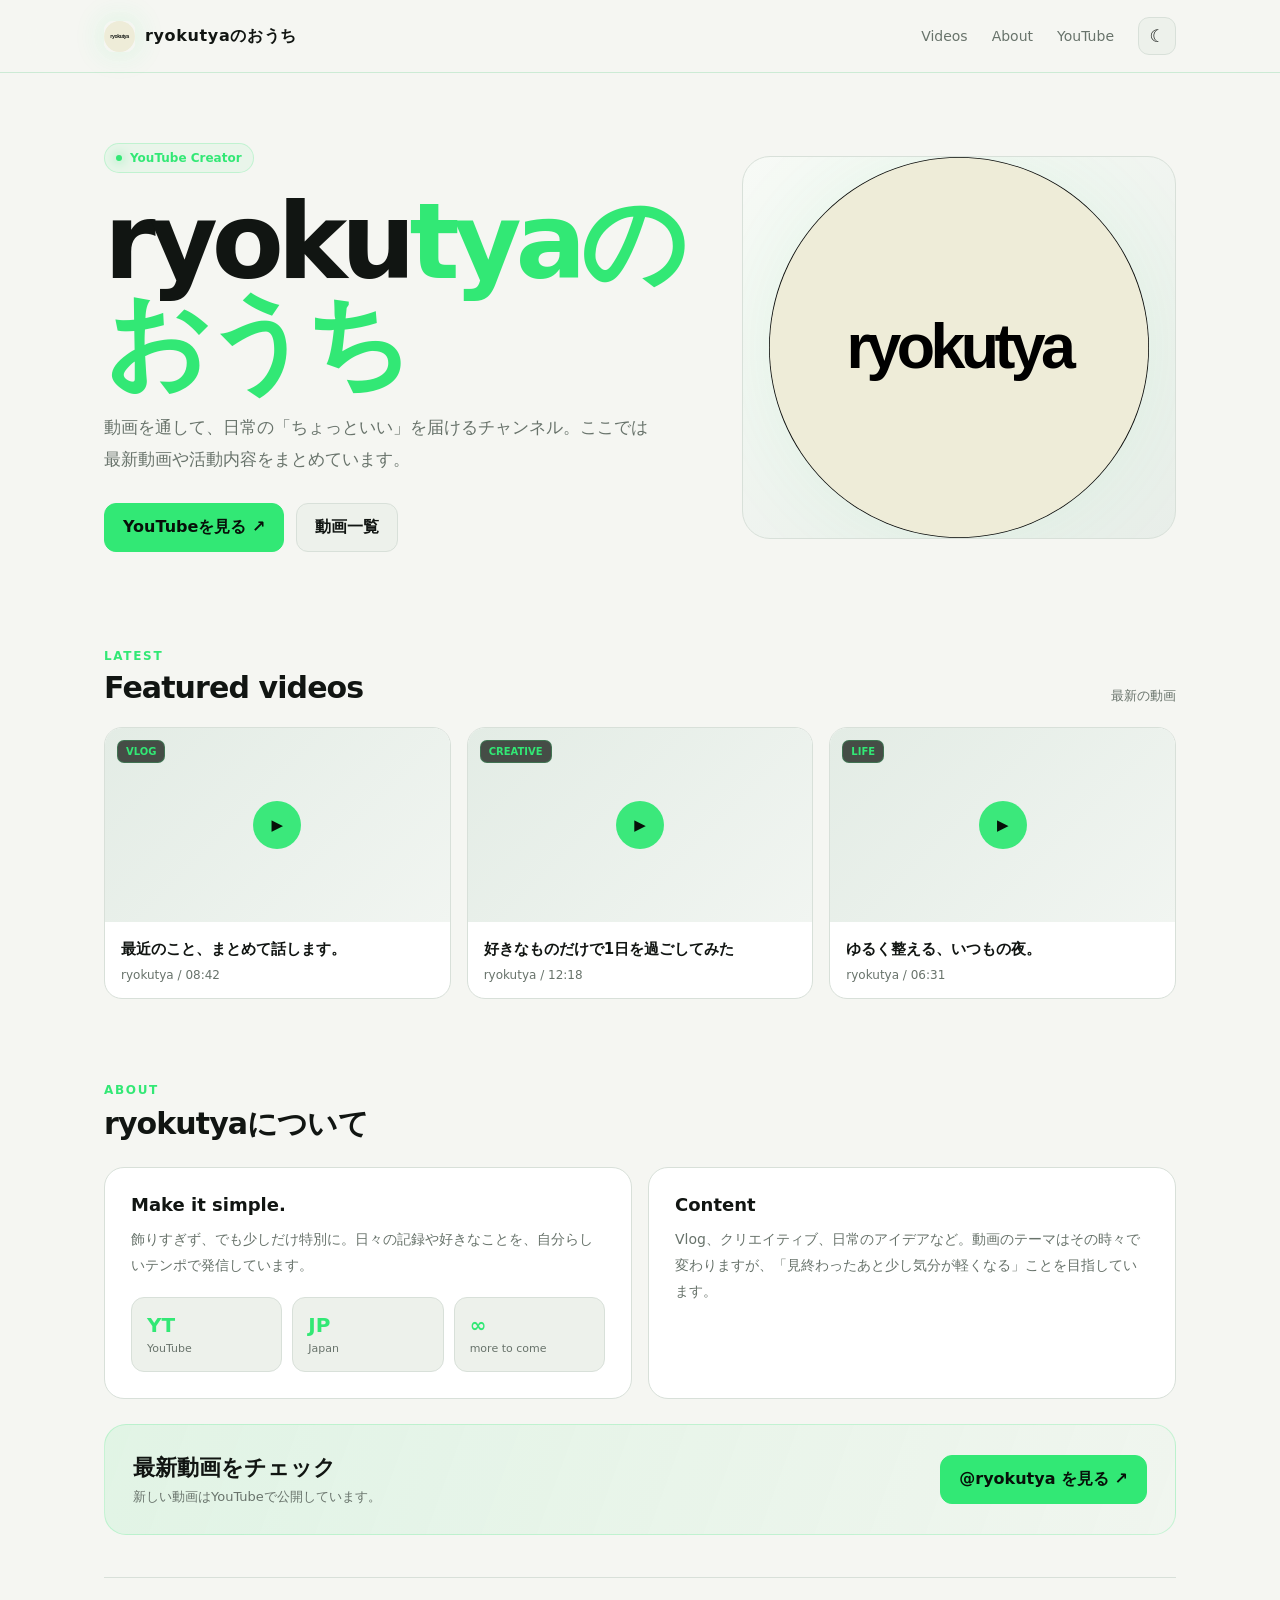
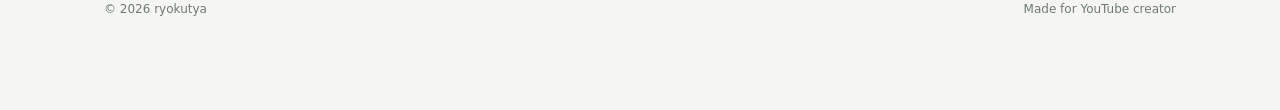
==== commit 86438651: "絶対パスを相対パスに書き換え" ====
--- a/ryokutya YouTube Website.html
+++ b/ryokutya YouTube Website.html
@@ -7,21 +7,22 @@
 
     <meta name="viewport" content="width=device-width,initial-scale=1">
     <title>ryokutya — YouTube Channel</title>
+    <link rel="stylesheet" href="style.css">
 </head>
 
 <body class="light">
     <div class="app">
         <header>
             <nav class="nav"><a class="brand"
-                    href="file:///C:/Users/golle/Downloads/ryokutya%20YouTube%20Website.html#top"><span
+                    href="#top"><span
                         class="mark"><img class="dark-logo" alt="ryokutya"
                             src="data:image/svg+xml,%3Csvg xmlns='http://www.w3.org/2000/svg' viewBox='0 0 1000 1000'%3E%3Crect width='1000' height='1000' fill='%23080b09'/%3E%3Ccircle cx='500' cy='500' r='498' fill='%23eeecd8'/%3E%3Ctext x='500' y='555' text-anchor='middle' font-family='Arial Black,Arial,sans-serif' font-size='165' font-weight='900' letter-spacing='-12' fill='%23000000'%3Eryokutya%3C/text%3E%3C/svg%3E"><img
                             class="light-logo" alt="ryokutya"
                             src="data:image/svg+xml,%3Csvg xmlns='http://www.w3.org/2000/svg' viewBox='0 0 1000 1000'%3E%3Crect width='1000' height='1000' fill='%23f5f6f2'/%3E%3Ccircle cx='500' cy='500' r='498' fill='%23eeecd8'/%3E%3Ctext x='500' y='555' text-anchor='middle' font-family='Arial Black,Arial,sans-serif' font-size='165' font-weight='900' letter-spacing='-12' fill='%23111512'%3Eryokutya%3C/text%3E%3C/svg%3E"></span><span>ryokutyaのおうち</span></a>
                 <div class="navlinks"><a
-                        href="file:///C:/Users/golle/Downloads/ryokutya%20YouTube%20Website.html#videos">Videos</a><a
-                        href="file:///C:/Users/golle/Downloads/ryokutya%20YouTube%20Website.html#about">About</a><a
-                        href="file:///C:/Users/golle/Downloads/ryokutya%20YouTube%20Website.html#subscribe">YouTube</a><button
+                        href="#videos">Videos</a><a
+                        href="#about">About</a><a
+                        href="#subscribe">YouTube</a><button
                         class="theme-toggle" id="themeToggle" aria-label="ダークモードに切り替える"><span class="theme-icon"
                             id="themeIcon">☾</span></button></div>
             </nav>
@@ -36,7 +37,7 @@
                     <div class="actions reveal reveal-delay-3 is-visible"><a class="btn primary"
                             href="https://www.youtube.com/channel/UCPVfHYzoLzMQmktLtxaW4mQ" target="_blank"
                             rel="noreferrer">YouTubeを見る ↗</a><a class="btn"
-                            href="file:///C:/Users/golle/Downloads/ryokutya%20YouTube%20Website.html#videos">動画一覧</a>
+                            href="#videos">動画一覧</a>
                     </div>
                 </div>
                 <div class="visual reveal is-visible"><img alt="ryokutya"
--- a/style.css
+++ b/style.css
@@ -0,0 +1,568 @@
+:root {
+    color-scheme: dark;
+    --bg: #080b09;
+    --surface: #0e1310;
+    --surface2: #141a16;
+    --text: #f2f5f2;
+    --muted: #9aa59d;
+    --green: #32e875;
+    --green2: #19b957;
+    --border: #243128
+}
+
+body.light {
+    color-scheme: light;
+    --bg: #f5f6f2;
+    --surface: #ffffff;
+    --surface2: #edf1eb;
+    --text: #111512;
+    --muted: #68736b;
+    --border: #d8e0d9
+}
+
+body.light header {
+    background: rgba(245, 246, 242, .88);
+    border-bottom-color: rgba(25, 185, 87, .18)
+}
+
+body.light .visual {
+    background: radial-gradient(circle at 50% 40%, rgba(50, 232, 117, .18), transparent 43%), linear-gradient(145deg, #f7faf6, #e8eee9)
+}
+
+body.light .float {
+    background: rgba(255, 255, 255, .88);
+    color: #48534c
+}
+
+body.light .thumb {
+    background: linear-gradient(135deg, #e3ece5, #f1f5f1)
+}
+
+* {
+    box-sizing: border-box
+}
+
+html {
+    scroll-behavior: smooth
+}
+
+body {
+    margin: 0;
+    background: var(--bg);
+    color: var(--text);
+    font-family: "Noto Sans JP", system-ui, -apple-system, BlinkMacSystemFont, "Segoe UI", sans-serif;
+    transition: background-color .35s, color .35s
+}
+
+button,
+a {
+    font: inherit
+}
+
+a {
+    color: inherit;
+    text-decoration: none
+}
+
+.app {
+    min-height: 100vh;
+    background: var(--bg);
+    transition: background-color .35s
+}
+
+header {
+    position: sticky;
+    top: 0;
+    z-index: 10;
+    border-bottom: 1px solid rgba(50, 232, 117, .13);
+    background: rgba(8, 11, 9, .88);
+    backdrop-filter: blur(18px)
+}
+
+.nav {
+    max-width: 1120px;
+    margin: auto;
+    height: 72px;
+    padding: 0 24px;
+    display: flex;
+    align-items: center;
+    justify-content: space-between
+}
+
+.brand {
+    display: flex;
+    align-items: center;
+    gap: 10px;
+    font-weight: 800;
+    letter-spacing: .04em
+}
+
+.mark {
+    width: 31px;
+    height: 31px;
+    border-radius: 9px;
+    overflow: hidden;
+    display: block;
+    box-shadow: 0 0 30px rgba(50, 232, 117, .18);
+    transition: .35s
+}
+
+.mark img {
+    width: 100%;
+    height: 100%;
+    display: block;
+    object-fit: cover
+}
+
+.mark img.light-logo {
+    display: none
+}
+
+.light .mark img.dark-logo {
+    display: none
+}
+
+.light .mark img.light-logo {
+    display: block
+}
+
+.navlinks {
+    display: flex;
+    align-items: center;
+    gap: 24px;
+    color: var(--muted);
+    font-size: 14px
+}
+
+.navlinks a:hover {
+    color: var(--text)
+}
+
+.theme-toggle {
+    width: 38px;
+    height: 38px;
+    padding: 0;
+    border: 1px solid var(--border);
+    border-radius: 11px;
+    background: var(--surface2);
+    color: var(--text);
+    display: grid;
+    place-items: center;
+    cursor: pointer;
+    transition: .2s
+}
+
+.theme-toggle:hover {
+    border-color: var(--green);
+    transform: translateY(-2px)
+}
+
+.theme-icon {
+    font-size: 17px;
+    line-height: 1
+}
+
+main {
+    max-width: 1120px;
+    margin: auto;
+    padding: 0 24px 70px
+}
+
+.hero {
+    min-height: 500px;
+    display: grid;
+    grid-template-columns: 1.15fr .85fr;
+    gap: 50px;
+    align-items: center;
+    padding: 70px 0 55px
+}
+
+.eyebrow {
+    display: inline-flex;
+    align-items: center;
+    gap: 8px;
+    padding: 7px 11px;
+    border: 1px solid rgba(50, 232, 117, .22);
+    background: rgba(50, 232, 117, .06);
+    border-radius: 999px;
+    color: var(--green);
+    font-size: 12px;
+    font-weight: 700
+}
+
+.dot {
+    width: 6px;
+    height: 6px;
+    border-radius: 50%;
+    background: var(--green);
+    box-shadow: 0 0 12px var(--green)
+}
+
+h1 {
+    font-size: clamp(54px, 9vw, 105px);
+    line-height: .95;
+    letter-spacing: -.06em;
+    margin: 20px 0 18px
+}
+
+h1 span {
+    color: var(--green)
+}
+
+.lead {
+    max-width: 560px;
+    color: var(--muted);
+    font-size: 17px;
+    line-height: 1.9;
+    margin: 0 0 28px
+}
+
+.actions {
+    display: flex;
+    gap: 12px;
+    flex-wrap: wrap
+}
+
+.btn {
+    padding: 13px 18px;
+    border-radius: 12px;
+    border: 1px solid var(--border);
+    background: var(--surface2);
+    font-weight: 700;
+    cursor: pointer;
+    transition: .2s
+}
+
+.btn.primary {
+    background: var(--green);
+    color: #071009;
+    border-color: var(--green)
+}
+
+.btn:hover {
+    transform: translateY(-2px);
+    border-color: var(--green)
+}
+
+.visual {
+    position: relative;
+    min-height: 350px;
+    border: 1px solid var(--border);
+    border-radius: 28px;
+    background: radial-gradient(circle at 50% 40%, rgba(50, 232, 117, .16), transparent 43%), linear-gradient(145deg, #101711, #090c0a);
+    overflow: hidden;
+    display: grid;
+    place-items: center
+}
+
+.ring {
+    width: 220px;
+    height: 220px;
+    border: 1px solid rgba(50, 232, 117, .35);
+    border-radius: 50%;
+    display: grid;
+    place-items: center;
+    box-shadow: 0 0 90px rgba(50, 232, 117, .08)
+}
+
+.ring:before {
+    content: "";
+    position: absolute;
+    width: 145px;
+    height: 145px;
+    border-radius: 50%;
+    background: var(--green);
+    opacity: .08;
+    filter: blur(2px)
+}
+
+.play {
+    width: 78px;
+    height: 78px;
+    border-radius: 24px;
+    background: var(--green);
+    display: grid;
+    place-items: center;
+    color: #071009;
+    font-size: 28px;
+    box-shadow: 0 18px 60px rgba(50, 232, 117, .25);
+    z-index: 1
+}
+
+.float {
+    position: absolute;
+    padding: 9px 12px;
+    border: 1px solid var(--border);
+    background: rgba(14, 19, 16, .88);
+    border-radius: 10px;
+    color: #c6cec8;
+    font-size: 11px
+}
+
+.f1 {
+    top: 32px;
+    right: 30px
+}
+
+.f2 {
+    bottom: 34px;
+    left: 28px
+}
+
+.f3 {
+    bottom: 55px;
+    right: 25px;
+    color: var(--green)
+}
+
+section {
+    padding: 42px 0
+}
+
+.section-head {
+    display: flex;
+    justify-content: space-between;
+    align-items: end;
+    margin-bottom: 22px
+}
+
+.kicker {
+    color: var(--green);
+    font-size: 12px;
+    font-weight: 800;
+    letter-spacing: .14em;
+    text-transform: uppercase
+}
+
+.section-title {
+    font-size: 30px;
+    margin: 7px 0 0;
+    letter-spacing: -.03em
+}
+
+.muted {
+    color: var(--muted);
+    font-size: 13px
+}
+
+.videos {
+    display: grid;
+    grid-template-columns: repeat(3, 1fr);
+    gap: 16px
+}
+
+.card {
+    border: 1px solid var(--border);
+    border-radius: 18px;
+    background: var(--surface);
+    overflow: hidden;
+    transition: .2s
+}
+
+.card:hover {
+    transform: translateY(-3px);
+    border-color: rgba(50, 232, 117, .45)
+}
+
+.thumb {
+    aspect-ratio: 16/9;
+    background: linear-gradient(135deg, #172119, #0b100d);
+    position: relative;
+    display: grid;
+    place-items: center
+}
+
+.thumb:after {
+    content: "▶";
+    width: 48px;
+    height: 48px;
+    border-radius: 50%;
+    display: grid;
+    place-items: center;
+    background: rgba(50, 232, 117, .95);
+    color: #071009;
+    font-size: 15px
+}
+
+.tag {
+    position: absolute;
+    left: 12px;
+    top: 12px;
+    padding: 5px 8px;
+    border-radius: 7px;
+    background: rgba(7, 16, 9, .72);
+    border: 1px solid rgba(50, 232, 117, .25);
+    color: var(--green);
+    font-size: 10px;
+    font-weight: 800
+}
+
+.card-body {
+    padding: 16px
+}
+
+.card h3 {
+    font-size: 15px;
+    line-height: 1.55;
+    margin: 0 0 7px
+}
+
+.card p {
+    margin: 0;
+    color: var(--muted);
+    font-size: 12px
+}
+
+.about {
+    display: grid;
+    grid-template-columns: 1fr 1fr;
+    gap: 16px
+}
+
+.panel {
+    border: 1px solid var(--border);
+    border-radius: 20px;
+    padding: 26px;
+    background: var(--surface)
+}
+
+.panel h3 {
+    margin: 0 0 12px;
+    font-size: 18px
+}
+
+.panel p {
+    color: var(--muted);
+    line-height: 1.85;
+    font-size: 14px;
+    margin: 0
+}
+
+.stats {
+    display: grid;
+    grid-template-columns: repeat(3, 1fr);
+    gap: 10px;
+    margin-top: 18px
+}
+
+.stat {
+    padding: 15px;
+    border-radius: 13px;
+    background: var(--surface2);
+    border: 1px solid var(--border)
+}
+
+.stat strong {
+    display: block;
+    font-size: 20px;
+    color: var(--green)
+}
+
+.stat span {
+    font-size: 11px;
+    color: var(--muted)
+}
+
+.cta {
+    margin-top: 25px;
+    padding: 28px;
+    border-radius: 22px;
+    border: 1px solid rgba(50, 232, 117, .22);
+    background: linear-gradient(110deg, rgba(50, 232, 117, .1), rgba(50, 232, 117, .025));
+    display: flex;
+    justify-content: space-between;
+    align-items: center;
+    gap: 20px
+}
+
+.cta h2 {
+    margin: 0 0 5px;
+    font-size: 22px
+}
+
+.cta p {
+    margin: 0;
+    color: var(--muted);
+    font-size: 13px
+}
+
+footer {
+    border-top: 1px solid var(--border);
+    padding: 24px 0;
+    color: #6f7a72;
+    font-size: 12px;
+    display: flex;
+    justify-content: space-between
+}
+
+.reveal {
+    opacity: 0;
+    transform: translateY(28px);
+    transition: opacity .7s ease, transform .7s cubic-bezier(.22, 1, .36, 1)
+}
+
+.reveal.is-visible {
+    opacity: 1;
+    transform: translateY(0)
+}
+
+.reveal-delay-1 {
+    transition-delay: .08s
+}
+
+.reveal-delay-2 {
+    transition-delay: .16s
+}
+
+.reveal-delay-3 {
+    transition-delay: .24s
+}
+
+@media(prefers-reduced-motion:reduce) {
+    .reveal {
+        opacity: 1;
+        transform: none;
+        transition: none
+    }
+}
+
+@media(max-width:760px) {
+    .navlinks {
+        display: none
+    }
+
+    .hero {
+        grid-template-columns: 1fr;
+        padding-top: 48px
+    }
+
+    .visual {
+        min-height: 280px
+    }
+
+    .videos,
+    .about {
+        grid-template-columns: 1fr
+    }
+
+    .cta {
+        align-items: flex-start;
+        flex-direction: column
+    }
+
+    main {
+        padding: 0 17px 45px
+    }
+
+    .nav {
+        padding: 0 17px
+    }
+
+    h1 {
+        font-size: 64px
+    }
+
+    .stats {
+        grid-template-columns: 1fr 1fr 1fr
+    }
+}
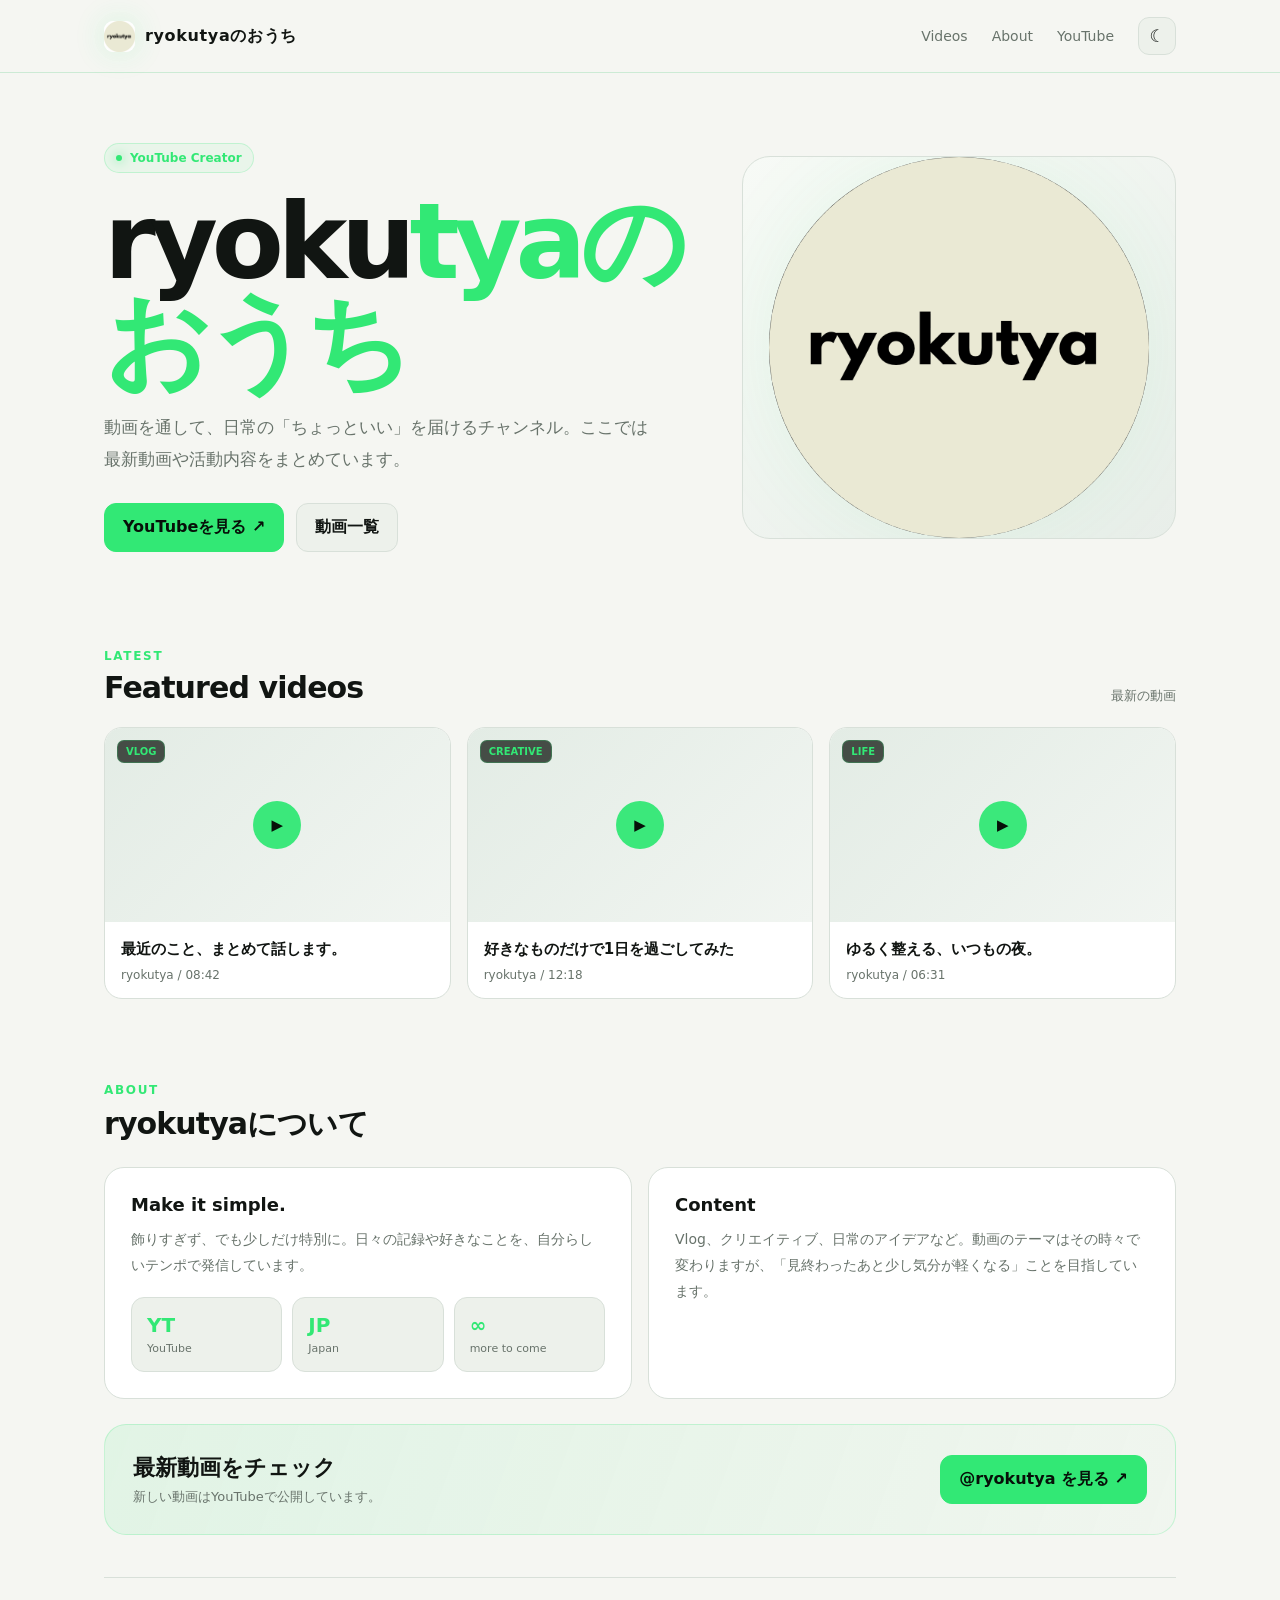
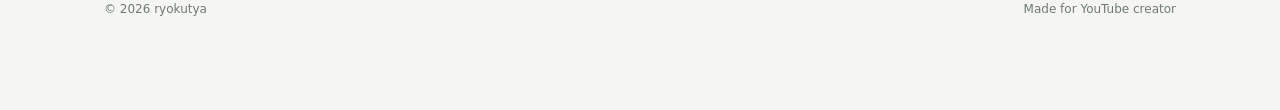
==== commit 81c7668b: "アニメーションを追加、アイコン画像を変更、不要なコードを削除" ====
--- a/ryokutya YouTube Website.html
+++ b/ryokutya YouTube Website.html
@@ -1,5 +1,4 @@
 <!DOCTYPE html>
-<!-- saved from url=(0066)file:///C:/Users/golle/Downloads/ryokutya%20YouTube%20Website.html -->
 <html lang="ja">
 
 <head>
@@ -15,10 +14,7 @@
         <header>
             <nav class="nav"><a class="brand"
                     href="#top"><span
-                        class="mark"><img class="dark-logo" alt="ryokutya"
-                            src="data:image/svg+xml,%3Csvg xmlns='http://www.w3.org/2000/svg' viewBox='0 0 1000 1000'%3E%3Crect width='1000' height='1000' fill='%23080b09'/%3E%3Ccircle cx='500' cy='500' r='498' fill='%23eeecd8'/%3E%3Ctext x='500' y='555' text-anchor='middle' font-family='Arial Black,Arial,sans-serif' font-size='165' font-weight='900' letter-spacing='-12' fill='%23000000'%3Eryokutya%3C/text%3E%3C/svg%3E"><img
-                            class="light-logo" alt="ryokutya"
-                            src="data:image/svg+xml,%3Csvg xmlns='http://www.w3.org/2000/svg' viewBox='0 0 1000 1000'%3E%3Crect width='1000' height='1000' fill='%23f5f6f2'/%3E%3Ccircle cx='500' cy='500' r='498' fill='%23eeecd8'/%3E%3Ctext x='500' y='555' text-anchor='middle' font-family='Arial Black,Arial,sans-serif' font-size='165' font-weight='900' letter-spacing='-12' fill='%23111512'%3Eryokutya%3C/text%3E%3C/svg%3E"></span><span>ryokutyaのおうち</span></a>
+                        class="mark"><img alt="ryokutya" src="icon-black.png"></span><span>ryokutyaのおうち</span></a>
                 <div class="navlinks"><a
                         href="#videos">Videos</a><a
                         href="#about">About</a><a
@@ -30,44 +26,44 @@
         <main id="top">
             <section class="hero">
                 <div>
-                    <div class="eyebrow reveal is-visible"><span class="dot"></span> YouTube Creator</div>
-                    <h1 class="reveal reveal-delay-1 is-visible">ryoku<span>tyaのおうち</span></h1>
-                    <p class="lead reveal reveal-delay-2 is-visible">動画を通して、日常の「ちょっといい」を届けるチャンネル。ここでは最新動画や活動内容をまとめています。
+                    <div class="eyebrow reveal"><span class="dot"></span> YouTube Creator</div>
+                    <h1 class="reveal reveal-delay-1">ryoku<span>tyaのおうち</span></h1>
+                    <p class="lead reveal reveal-delay-2">動画を通して、日常の「ちょっといい」を届けるチャンネル。ここでは最新動画や活動内容をまとめています。
                     </p>
-                    <div class="actions reveal reveal-delay-3 is-visible"><a class="btn primary"
+                    <div class="actions reveal reveal-delay-3"><a class="btn primary"
                             href="https://www.youtube.com/channel/UCPVfHYzoLzMQmktLtxaW4mQ" target="_blank"
                             rel="noreferrer">YouTubeを見る ↗</a><a class="btn"
                             href="#videos">動画一覧</a>
                     </div>
                 </div>
-                <div class="visual reveal is-visible"><img alt="ryokutya"
-                        style="width:min(88%,430px);aspect-ratio:1;display:block;object-fit:contain;border-radius:50%;box-shadow:0 0 90px rgba(50,232,117,.08)"
-                        src="data:image/svg+xml,%3Csvg xmlns='http://www.w3.org/2000/svg' viewBox='0 0 1000 1000'%3E%3Crect width='1000' height='1000' fill='%23080b09'/%3E%3Ccircle cx='500' cy='500' r='498' fill='%23eeecd8'/%3E%3Ctext x='500' y='555' text-anchor='middle' font-family='Arial Black,Arial,sans-serif' font-size='165' font-weight='900' letter-spacing='-12' fill='%23000000'%3Eryokutya%3C/text%3E%3C/svg%3E">
+                <div class="visual reveal"><img alt="ryokutya"
+                    style="width:min(88%,430px);aspect-ratio:1;display:block;object-fit:contain;border-radius:50%;box-shadow:0 0 90px rgba(50,232,117,.08)"
+                    src="icon-black.png">
                 </div>
             </section>
             <section id="videos">
-                <div class="section-head reveal is-visible">
+                <div class="section-head reveal">
                     <div>
                         <div class="kicker">Latest</div>
                         <h2 class="section-title">Featured videos</h2>
                     </div><span class="muted">最新の動画</span>
                 </div>
                 <div class="videos">
-                    <article class="card reveal is-visible">
+                    <article class="card reveal">
                         <div class="thumb"><span class="tag">VLOG</span></div>
                         <div class="card-body">
                             <h3>最近のこと、まとめて話します。</h3>
                             <p>ryokutya / 08:42</p>
                         </div>
                     </article>
-                    <article class="card reveal reveal-delay-1 is-visible">
+                    <article class="card reveal reveal-delay-1">
                         <div class="thumb"><span class="tag">CREATIVE</span></div>
                         <div class="card-body">
                             <h3>好きなものだけで1日を過ごしてみた</h3>
                             <p>ryokutya / 12:18</p>
                         </div>
                     </article>
-                    <article class="card reveal reveal-delay-2 is-visible">
+                    <article class="card reveal reveal-delay-2">
                         <div class="thumb"><span class="tag">LIFE</span></div>
                         <div class="card-body">
                             <h3>ゆるく整える、いつもの夜。</h3>
@@ -77,14 +73,14 @@
                 </div>
             </section>
             <section id="about">
-                <div class="section-head reveal is-visible">
+                <div class="section-head reveal">
                     <div>
                         <div class="kicker">About</div>
                         <h2 class="section-title">ryokutyaについて</h2>
                     </div>
                 </div>
                 <div class="about">
-                    <div class="panel reveal is-visible">
+                    <div class="panel reveal">
                         <h3>Make it simple.</h3>
                         <p>飾りすぎず、でも少しだけ特別に。日々の記録や好きなことを、自分らしいテンポで発信しています。</p>
                         <div class="stats">
@@ -93,12 +89,12 @@
                             <div class="stat"><strong>∞</strong><span>more to come</span></div>
                         </div>
                     </div>
-                    <div class="panel reveal reveal-delay-1 is-visible">
+                    <div class="panel reveal reveal-delay-1">
                         <h3>Content</h3>
                         <p>Vlog、クリエイティブ、日常のアイデアなど。動画のテーマはその時々で変わりますが、「見終わったあと少し気分が軽くなる」ことを目指しています。</p>
                     </div>
                 </div>
-                <div class="cta reveal is-visible" id="subscribe">
+                <div class="cta reveal" id="subscribe">
                     <div>
                         <h2>最新動画をチェック</h2>
                         <p>新しい動画はYouTubeで公開しています。</p>
@@ -112,6 +108,4 @@
     <script src="script.js"></script>
 </body>
 
-</body>
-
 </html>
--- a/style.css
+++ b/style.css
@@ -6,7 +6,6 @@
     --text: #f2f5f2;
     --muted: #9aa59d;
     --green: #32e875;
-    --green2: #19b957;
     --border: #243128
 }
 
@@ -29,11 +28,6 @@
     background: radial-gradient(circle at 50% 40%, rgba(50, 232, 117, .18), transparent 43%), linear-gradient(145deg, #f7faf6, #e8eee9)
 }
 
-body.light .float {
-    background: rgba(255, 255, 255, .88);
-    color: #48534c
-}
-
 body.light .thumb {
     background: linear-gradient(135deg, #e3ece5, #f1f5f1)
 }
@@ -103,8 +97,7 @@
     border-radius: 9px;
     overflow: hidden;
     display: block;
-    box-shadow: 0 0 30px rgba(50, 232, 117, .18);
-    transition: .35s
+    box-shadow: 0 0 30px rgba(50, 232, 117, .18)
 }
 
 .mark img {
@@ -112,18 +105,6 @@
     height: 100%;
     display: block;
     object-fit: cover
-}
-
-.mark img.light-logo {
-    display: none
-}
-
-.light .mark img.dark-logo {
-    display: none
-}
-
-.light .mark img.light-logo {
-    display: block
 }
 
 .navlinks {
@@ -253,66 +234,6 @@
     overflow: hidden;
     display: grid;
     place-items: center
-}
-
-.ring {
-    width: 220px;
-    height: 220px;
-    border: 1px solid rgba(50, 232, 117, .35);
-    border-radius: 50%;
-    display: grid;
-    place-items: center;
-    box-shadow: 0 0 90px rgba(50, 232, 117, .08)
-}
-
-.ring:before {
-    content: "";
-    position: absolute;
-    width: 145px;
-    height: 145px;
-    border-radius: 50%;
-    background: var(--green);
-    opacity: .08;
-    filter: blur(2px)
-}
-
-.play {
-    width: 78px;
-    height: 78px;
-    border-radius: 24px;
-    background: var(--green);
-    display: grid;
-    place-items: center;
-    color: #071009;
-    font-size: 28px;
-    box-shadow: 0 18px 60px rgba(50, 232, 117, .25);
-    z-index: 1
-}
-
-.float {
-    position: absolute;
-    padding: 9px 12px;
-    border: 1px solid var(--border);
-    background: rgba(14, 19, 16, .88);
-    border-radius: 10px;
-    color: #c6cec8;
-    font-size: 11px
-}
-
-.f1 {
-    top: 32px;
-    right: 30px
-}
-
-.f2 {
-    bottom: 34px;
-    left: 28px
-}
-
-.f3 {
-    bottom: 55px;
-    right: 25px;
-    color: var(--green)
 }
 
 section {
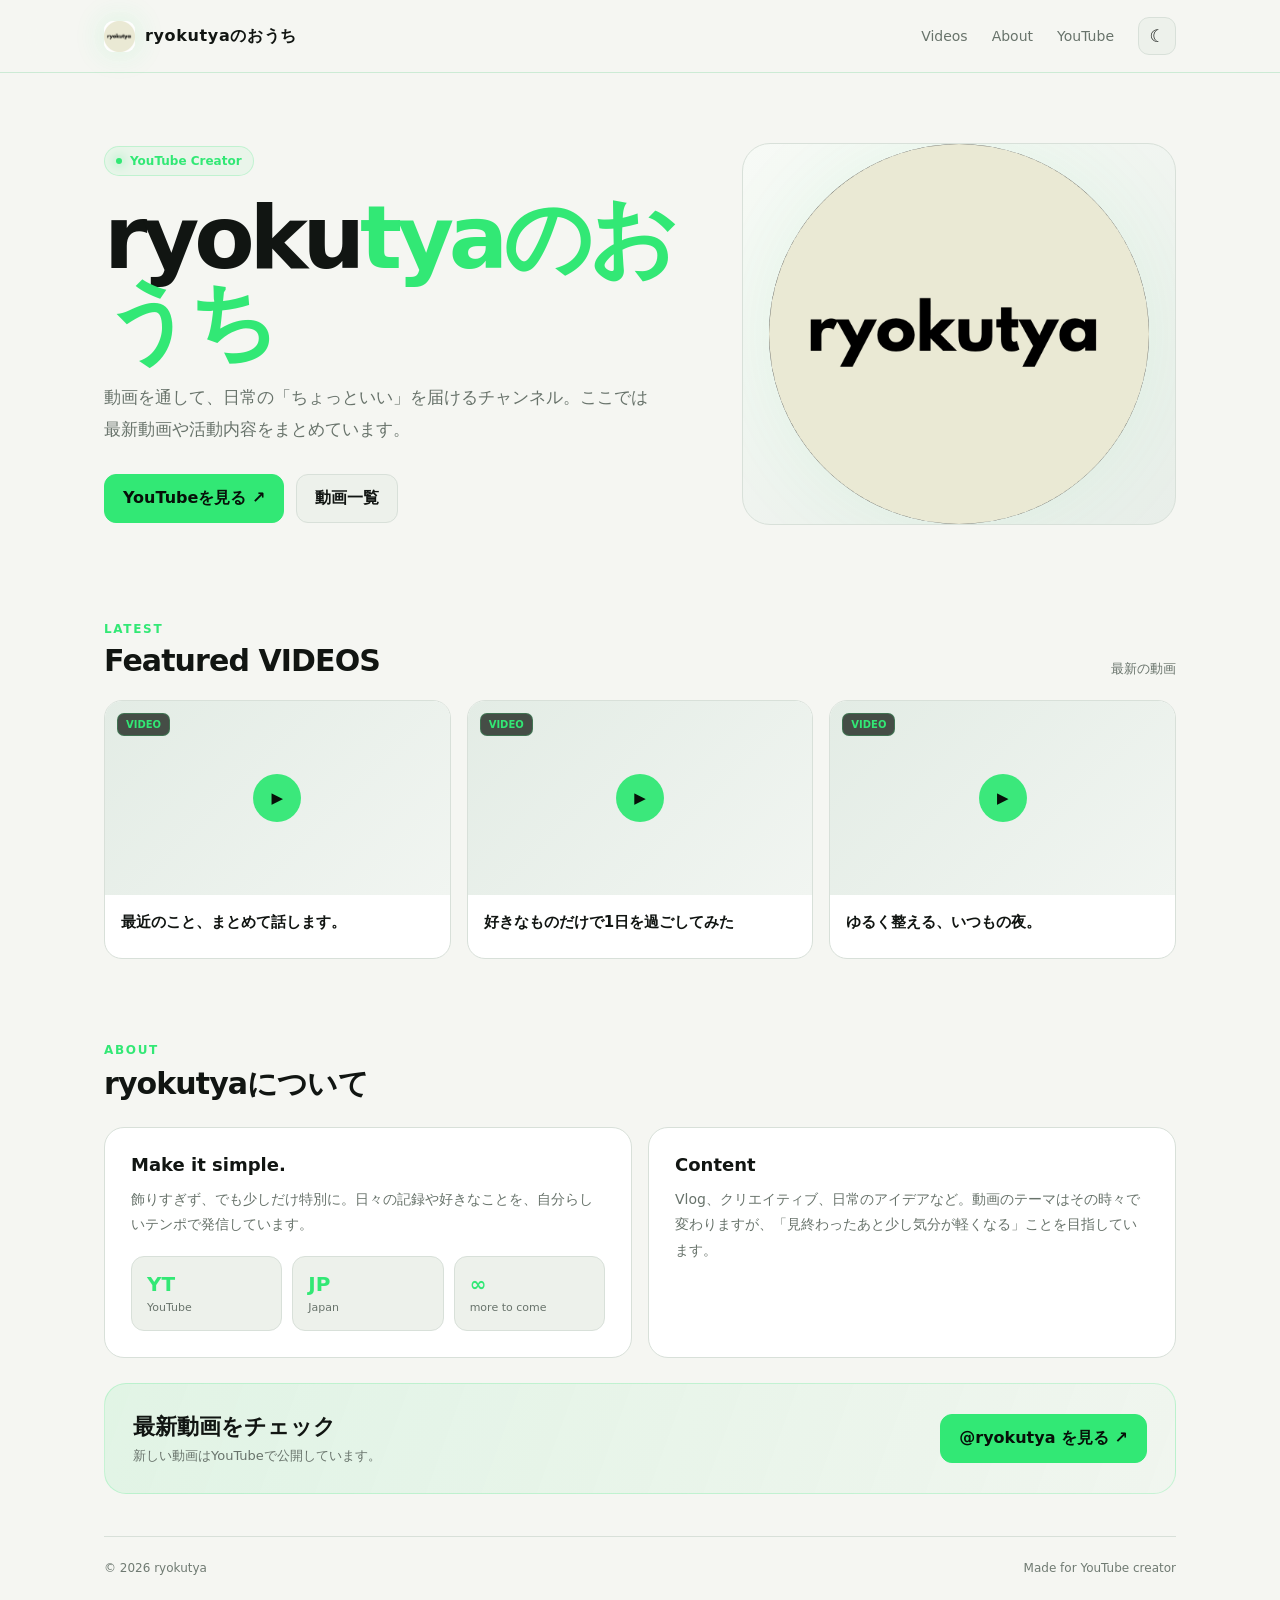
==== commit 501fe0f1: "レスポンシブデザインを適用" ====
--- a/ryokutya YouTube Website.html
+++ b/ryokutya YouTube Website.html
@@ -45,29 +45,26 @@
                 <div class="section-head reveal">
                     <div>
                         <div class="kicker">Latest</div>
-                        <h2 class="section-title">Featured videos</h2>
+                        <h2 class="section-title">Featured VIDEOS</h2>
                     </div><span class="muted">最新の動画</span>
                 </div>
                 <div class="videos">
                     <article class="card reveal">
-                        <div class="thumb"><span class="tag">VLOG</span></div>
+                        <div class="thumb"><span class="tag">VIDEO</span></div>
                         <div class="card-body">
                             <h3>最近のこと、まとめて話します。</h3>
-                            <p>ryokutya / 08:42</p>
                         </div>
                     </article>
                     <article class="card reveal reveal-delay-1">
-                        <div class="thumb"><span class="tag">CREATIVE</span></div>
+                        <div class="thumb"><span class="tag">VIDEO</span></div>
                         <div class="card-body">
                             <h3>好きなものだけで1日を過ごしてみた</h3>
-                            <p>ryokutya / 12:18</p>
                         </div>
                     </article>
                     <article class="card reveal reveal-delay-2">
-                        <div class="thumb"><span class="tag">LIFE</span></div>
+                        <div class="thumb"><span class="tag">VIDEO</span></div>
                         <div class="card-body">
                             <h3>ゆるく整える、いつもの夜。</h3>
-                            <p>ryokutya / 06:31</p>
                         </div>
                     </article>
                 </div>
--- a/style.css
+++ b/style.css
@@ -180,7 +180,7 @@
 }
 
 h1 {
-    font-size: clamp(54px, 9vw, 105px);
+    font-size: 88px;
     line-height: .95;
     letter-spacing: -.06em;
     margin: 20px 0 18px
@@ -448,20 +448,37 @@
 }
 
 @media(max-width:760px) {
+    .nav {
+        height: auto;
+        padding-top: 12px;
+        padding-bottom: 12px;
+        flex-direction: column;
+        align-items: stretch;
+        gap: 10px
+    }
+
     .navlinks {
-        display: none
+        display: flex;
+        justify-content: space-between;
+        gap: 12px;
+        font-size: 13px
     }
 
     .hero {
         grid-template-columns: 1fr;
-        padding-top: 48px
+        min-height: 0;
+        gap: 28px;
+        padding: 48px 0 36px
     }
 
     .visual {
-        min-height: 280px
-    }
-
-    .videos,
+        display: none
+    }
+
+    .videos {
+        grid-template-columns: repeat(2, minmax(0, 1fr))
+    }
+
     .about {
         grid-template-columns: 1fr
     }
@@ -479,11 +496,58 @@
         padding: 0 17px
     }
 
-    h1 {
-        font-size: 64px
-    }
-
     .stats {
         grid-template-columns: 1fr 1fr 1fr
     }
+}
+
+@media(max-width:560px) {
+    h1 {
+        font-size: 56px
+    }
+
+    .videos {
+        grid-template-columns: 1fr
+    }
+
+    .section-head {
+        align-items: flex-start;
+        gap: 12px
+    }
+
+    .section-title {
+        font-size: 25px
+    }
+
+    .muted {
+        white-space: nowrap
+    }
+
+    .cta {
+        padding: 22px
+    }
+
+    footer {
+        flex-direction: column;
+        gap: 8px
+    }
+}
+
+@media(max-width:380px) {
+    .navlinks {
+        gap: 8px;
+        font-size: 12px
+    }
+
+    h1 {
+        font-size: 48px
+    }
+
+    .btn {
+        padding: 12px 14px
+    }
+
+    .panel {
+        padding: 20px
+    }
 }
